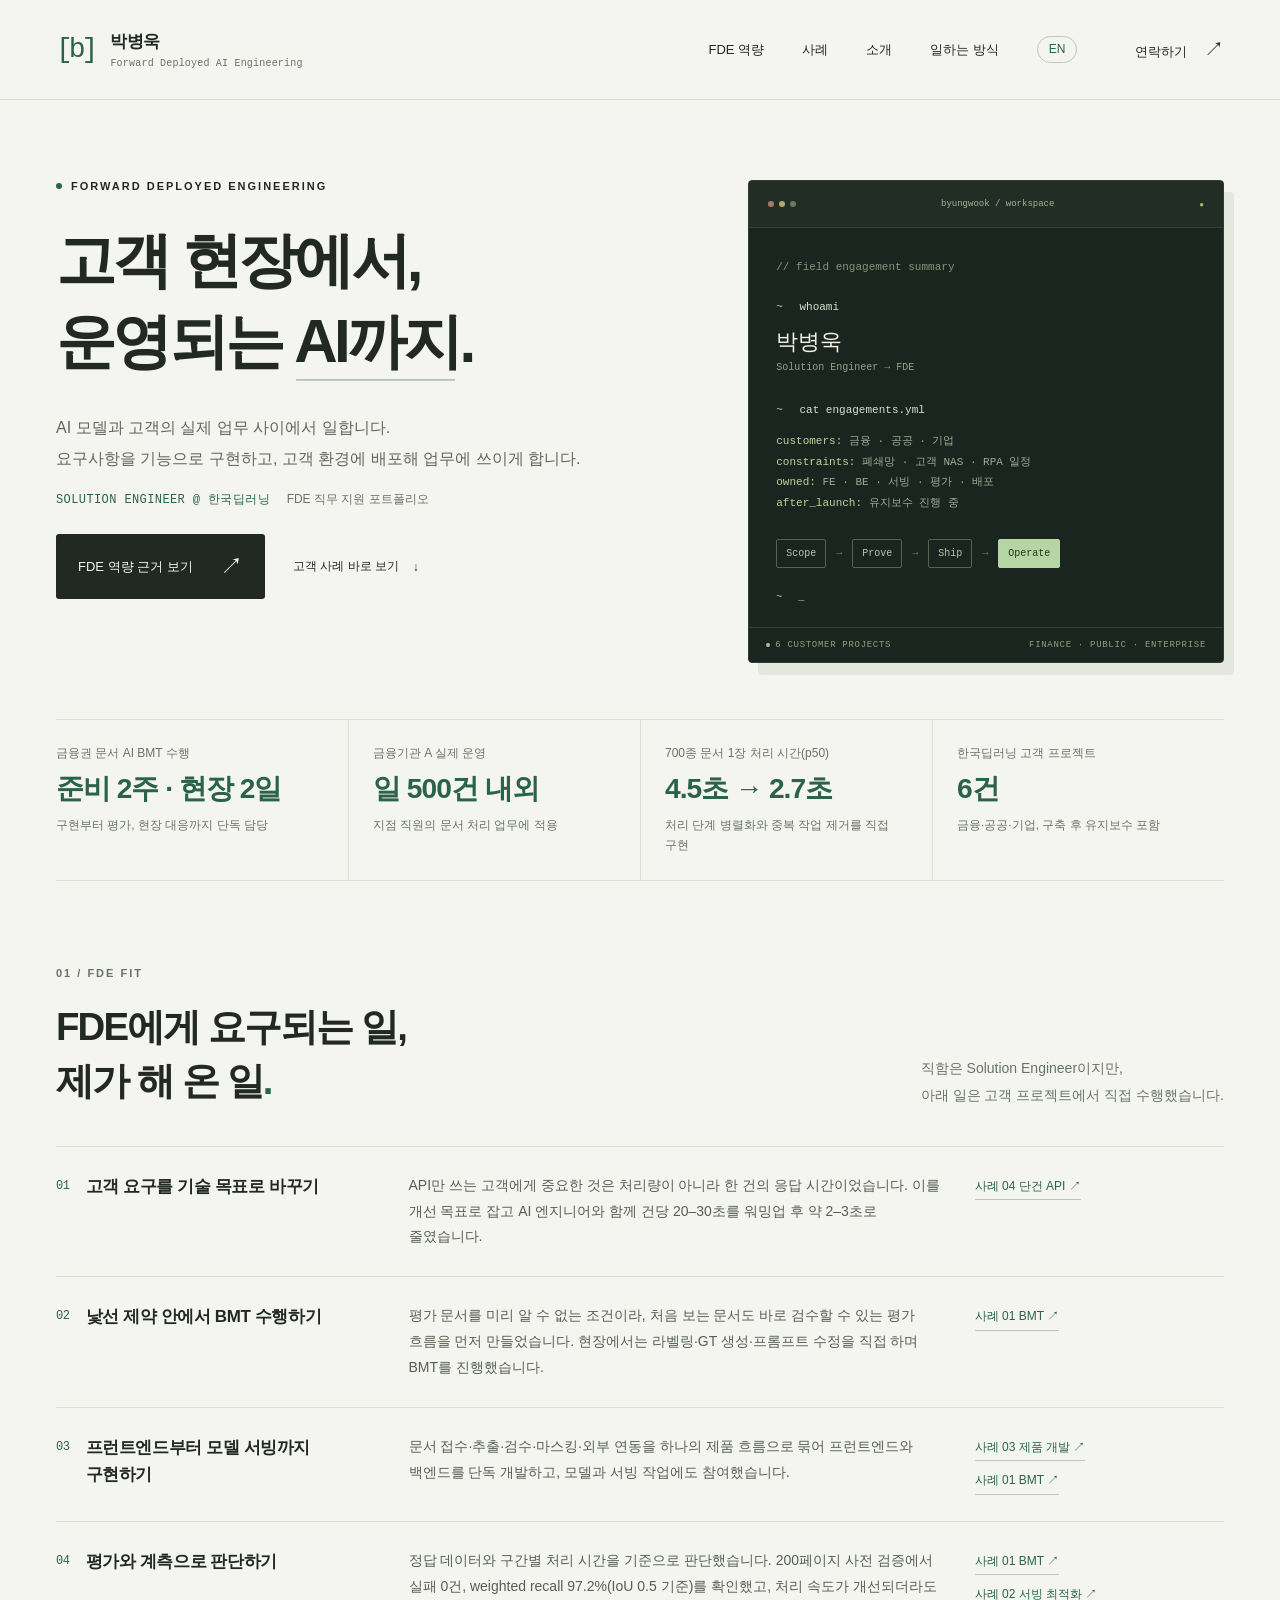
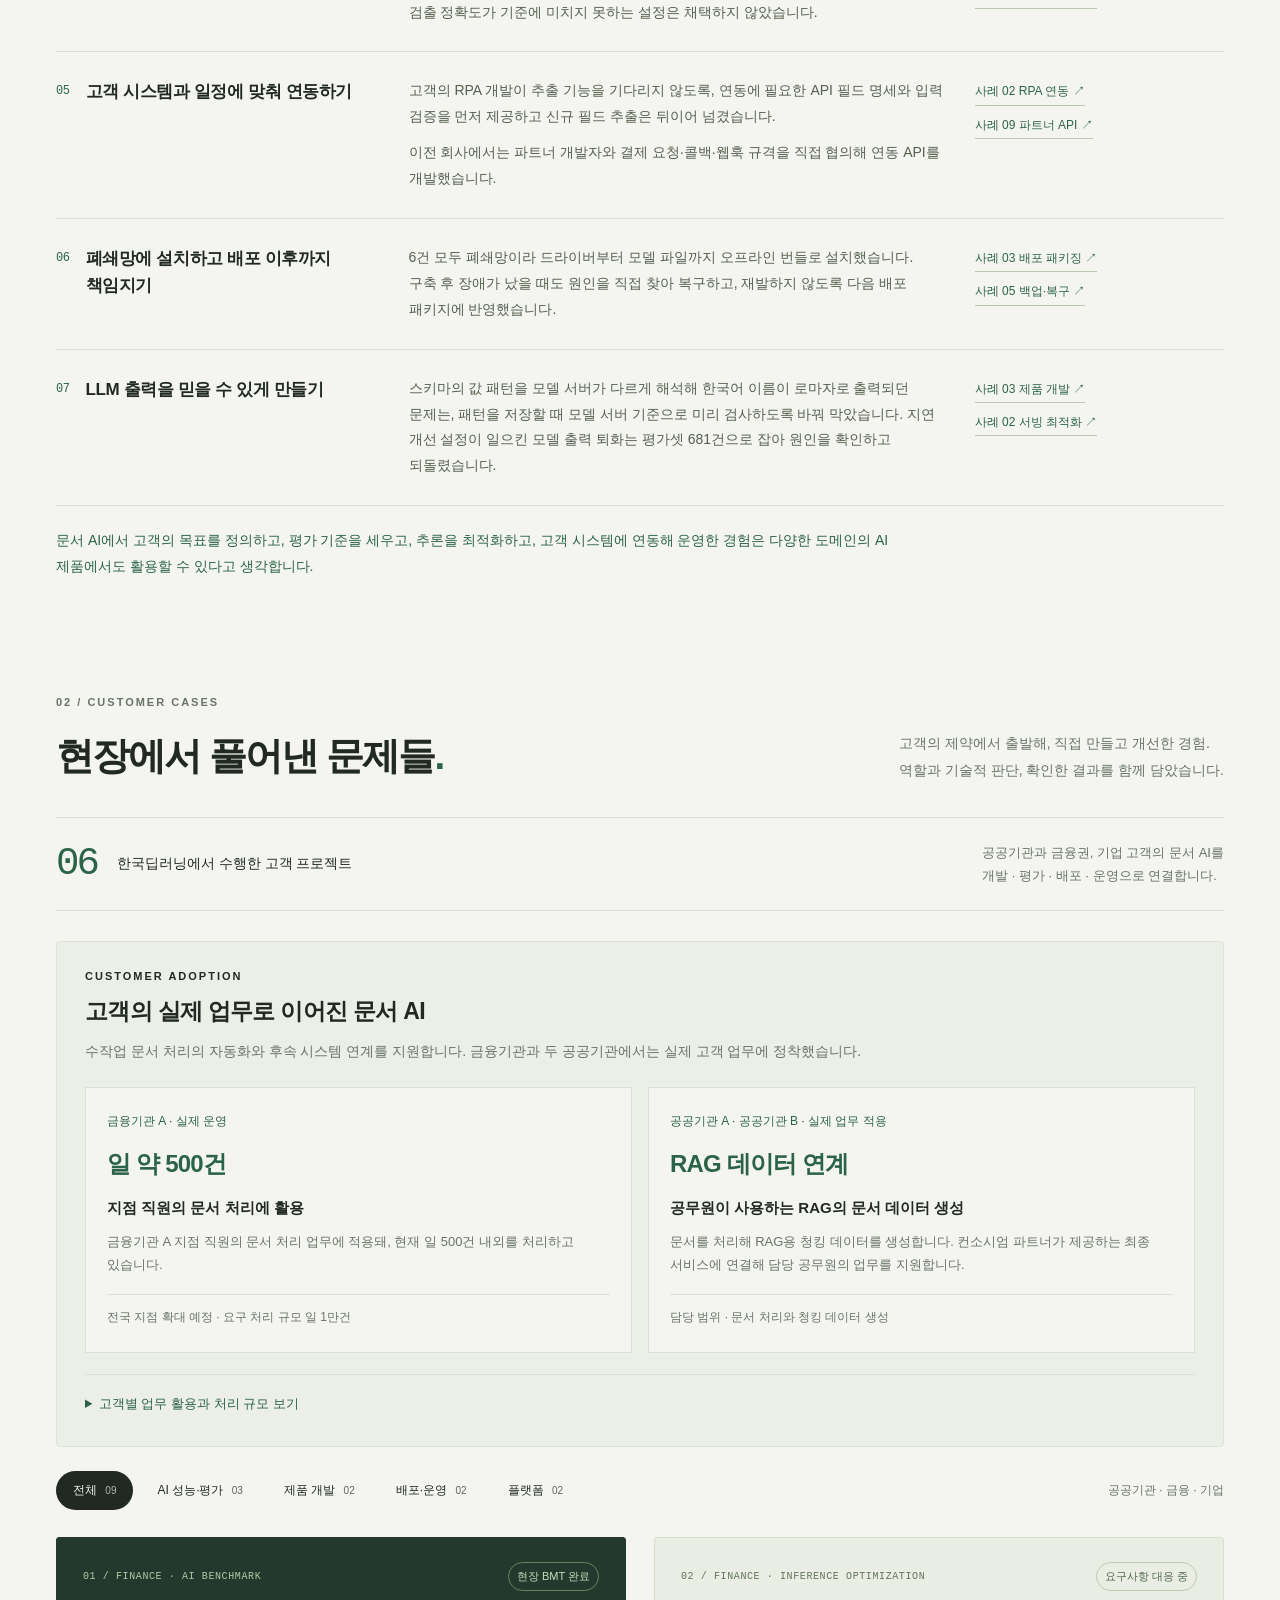
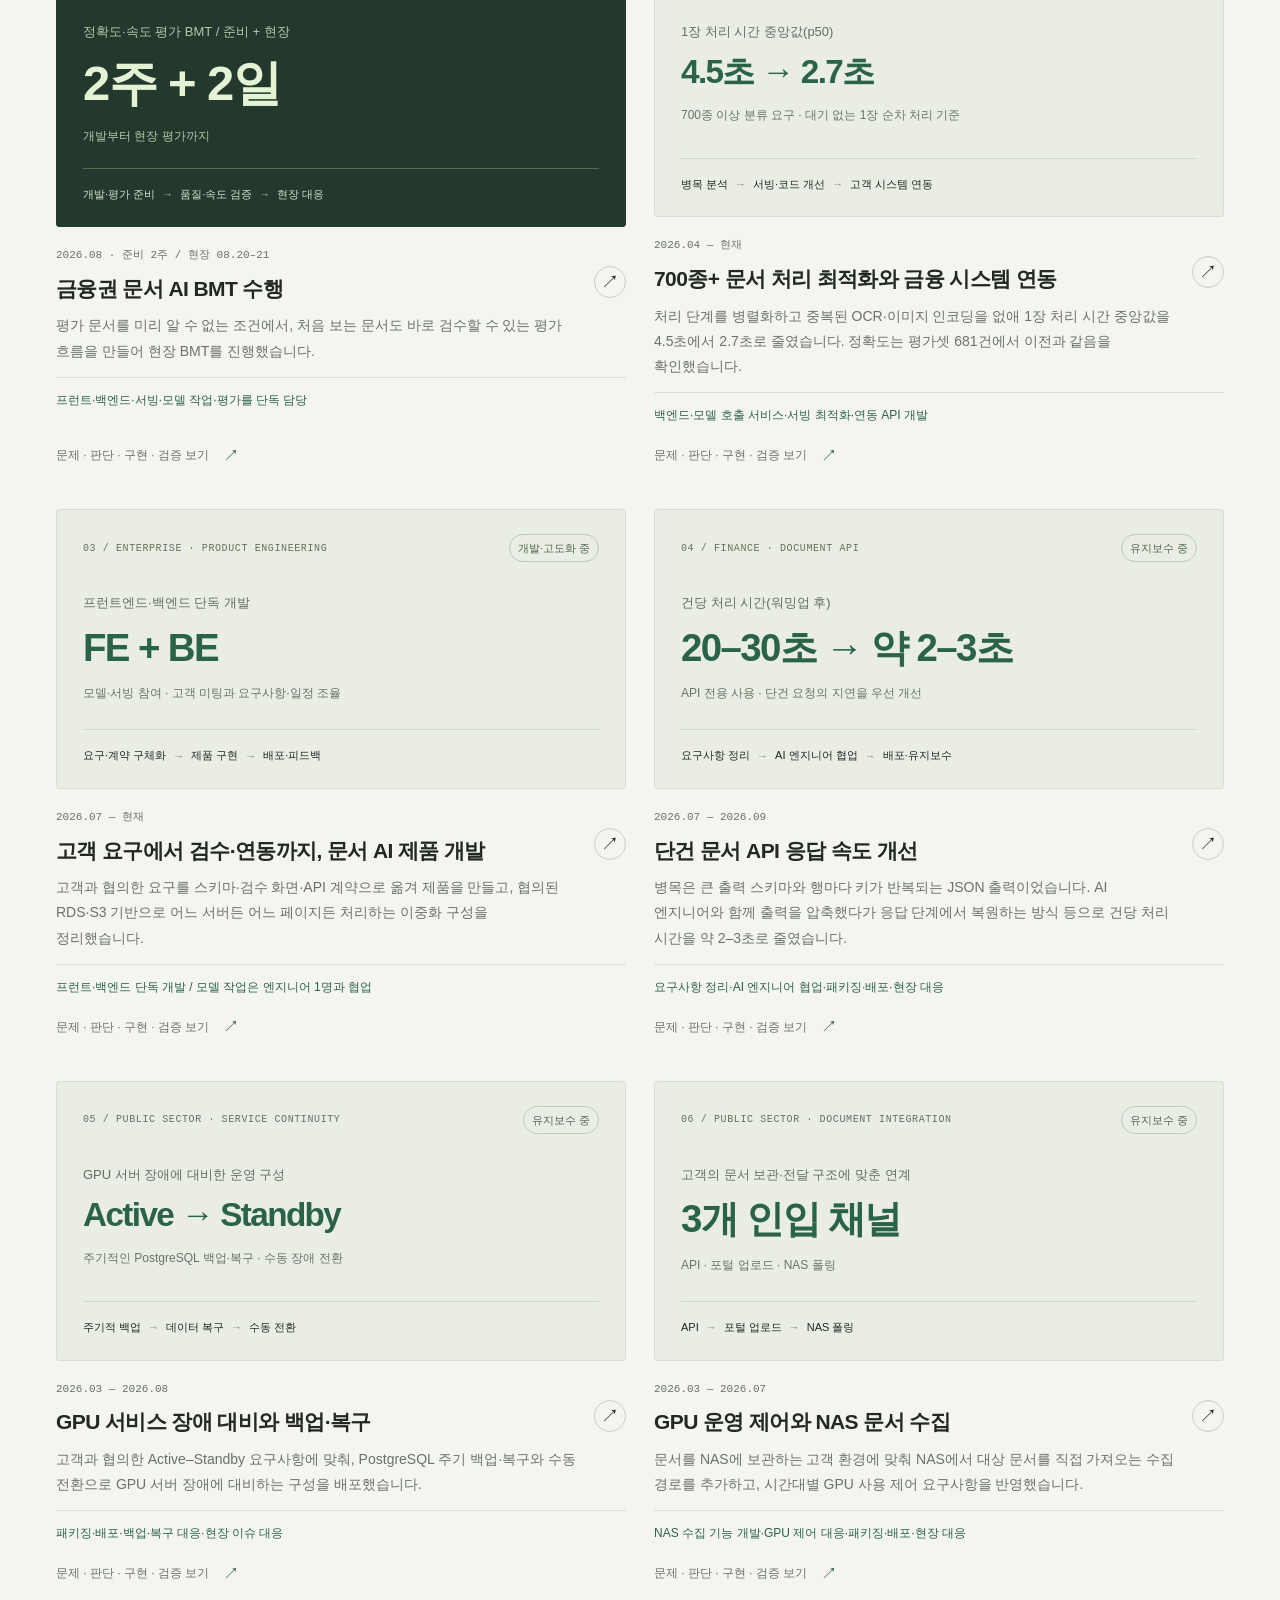
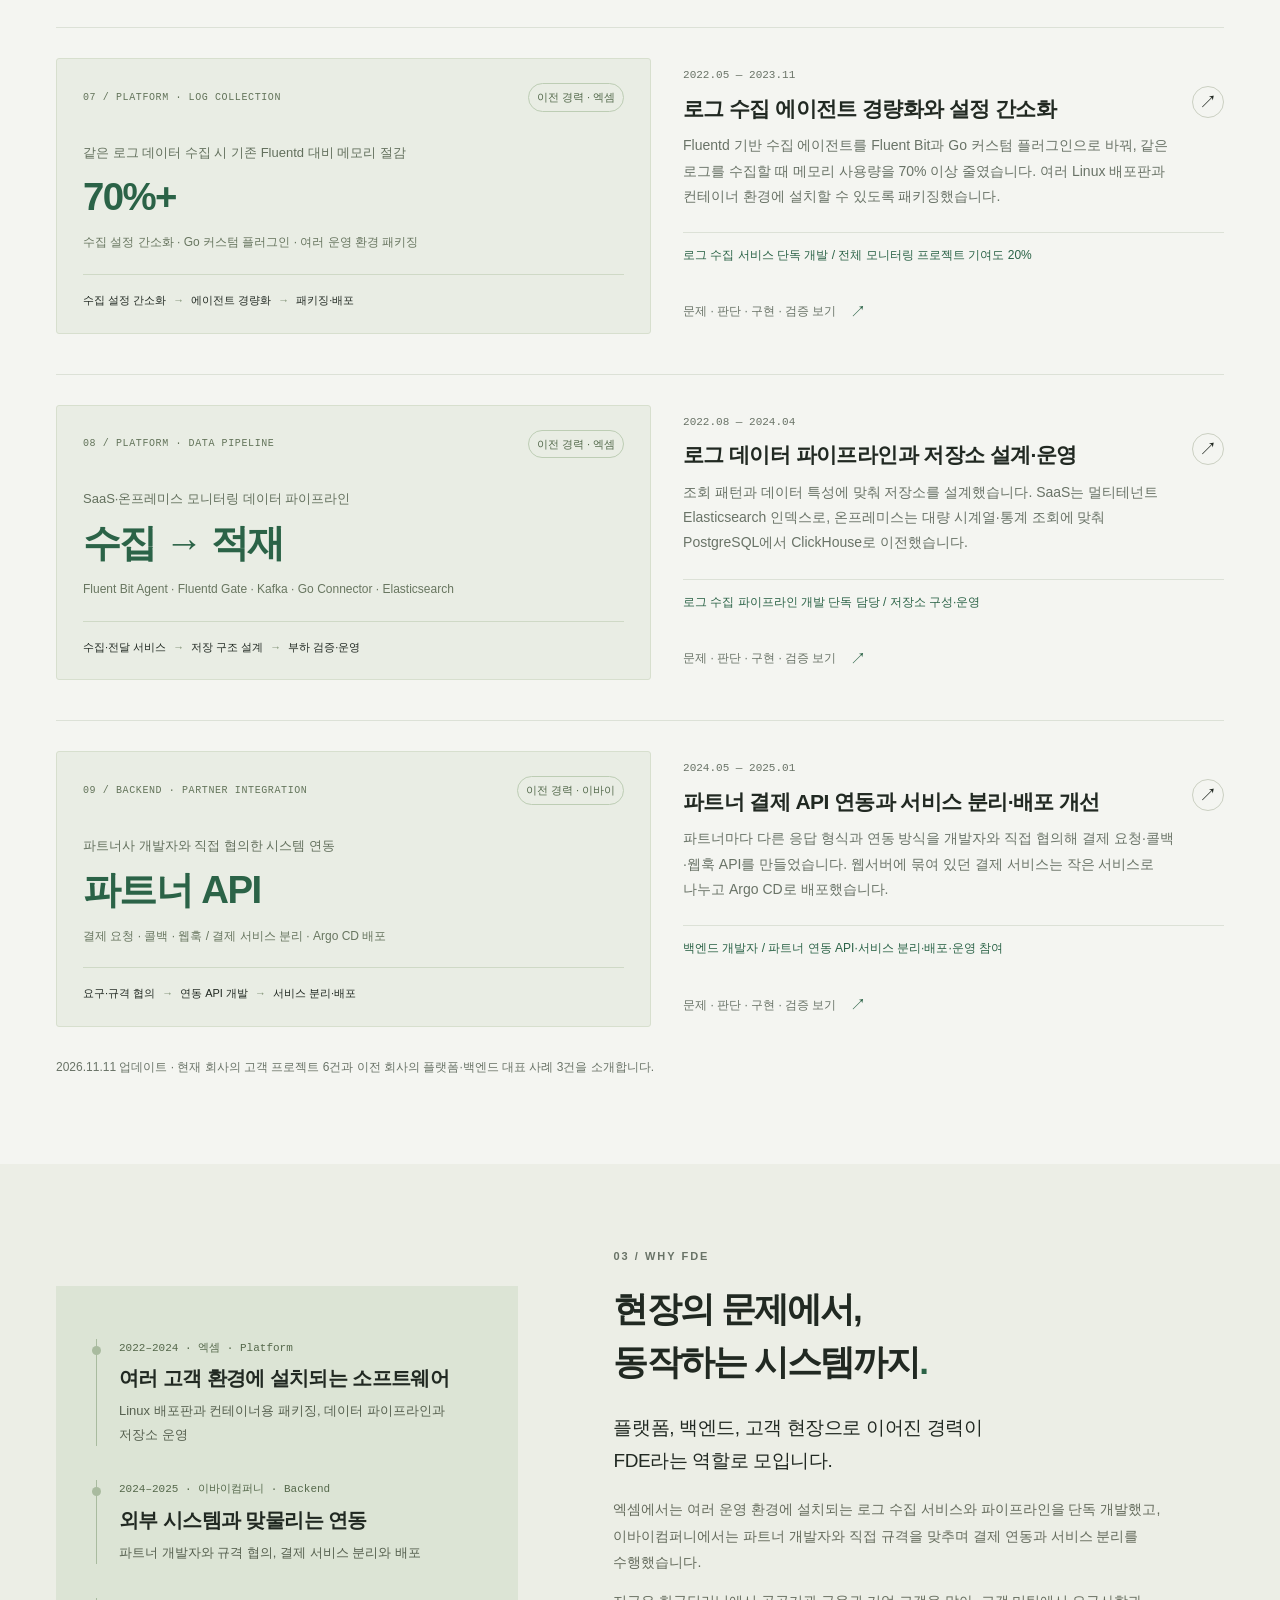
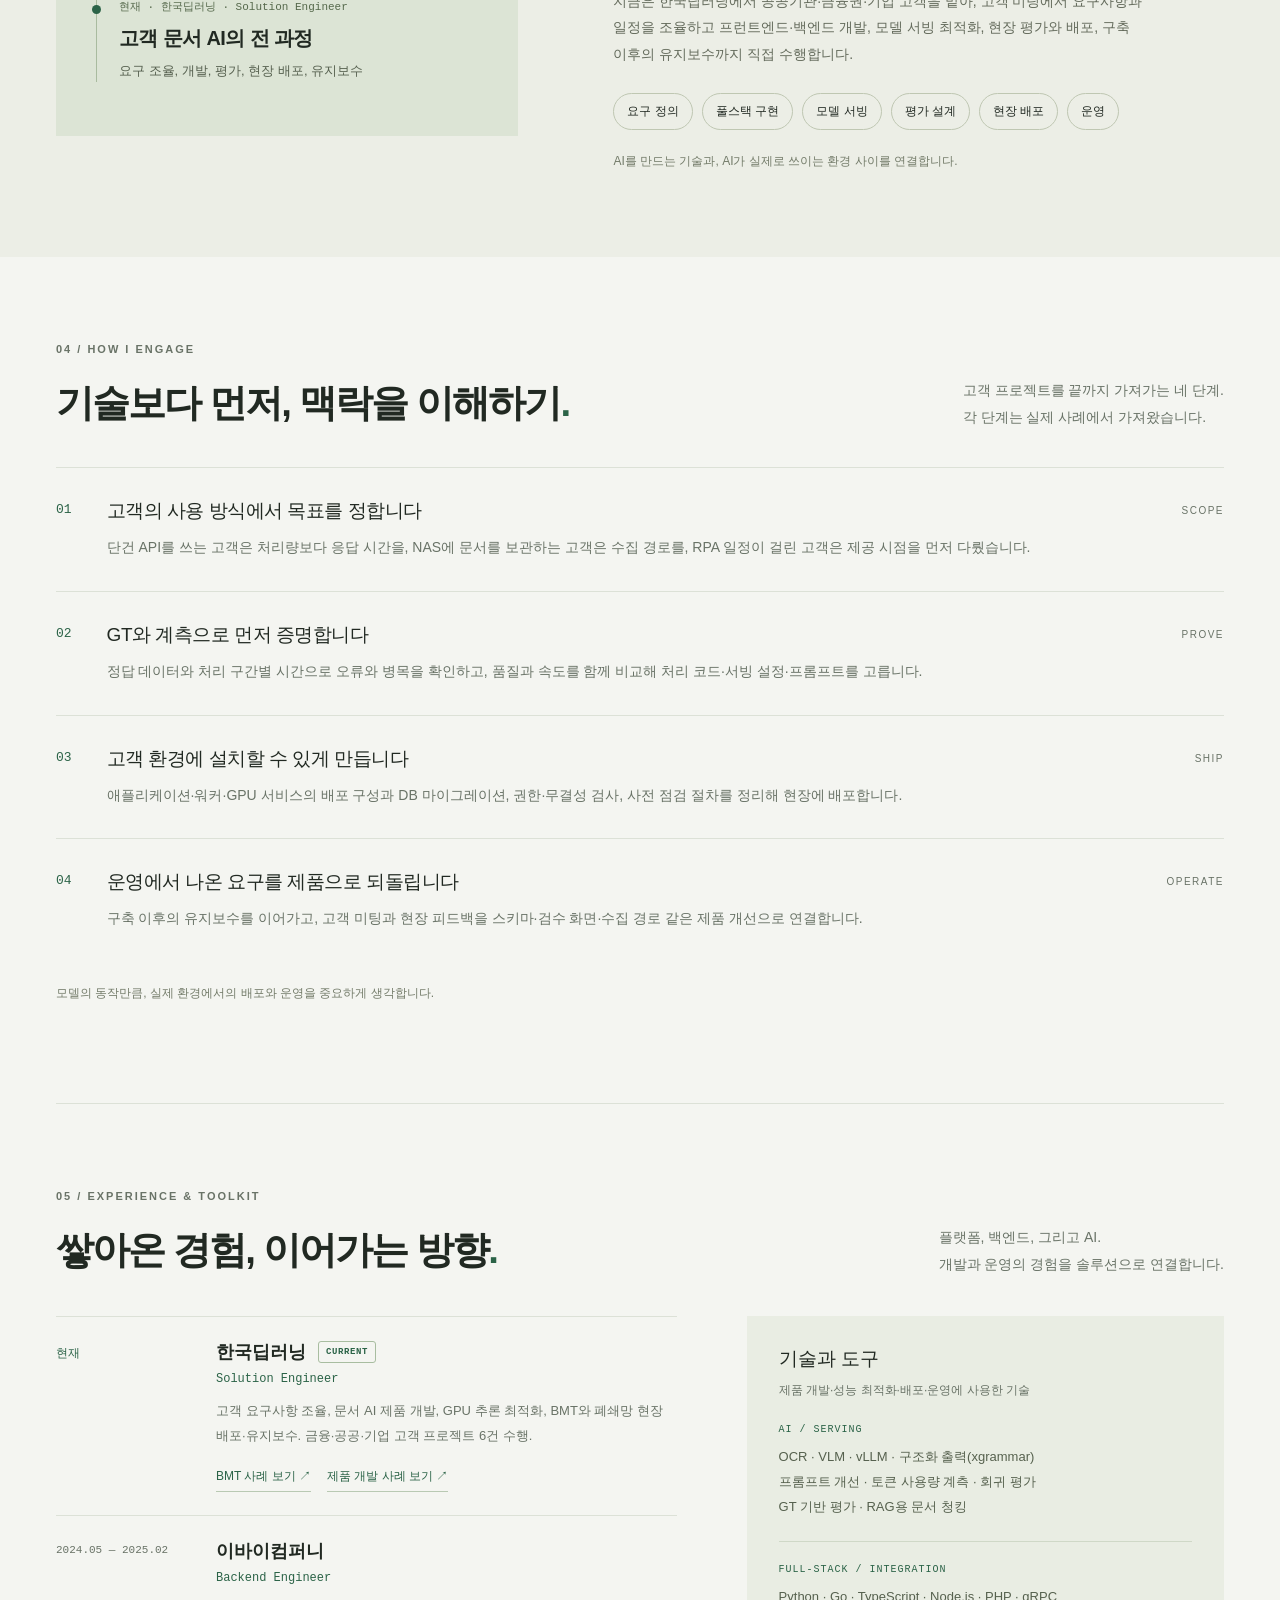
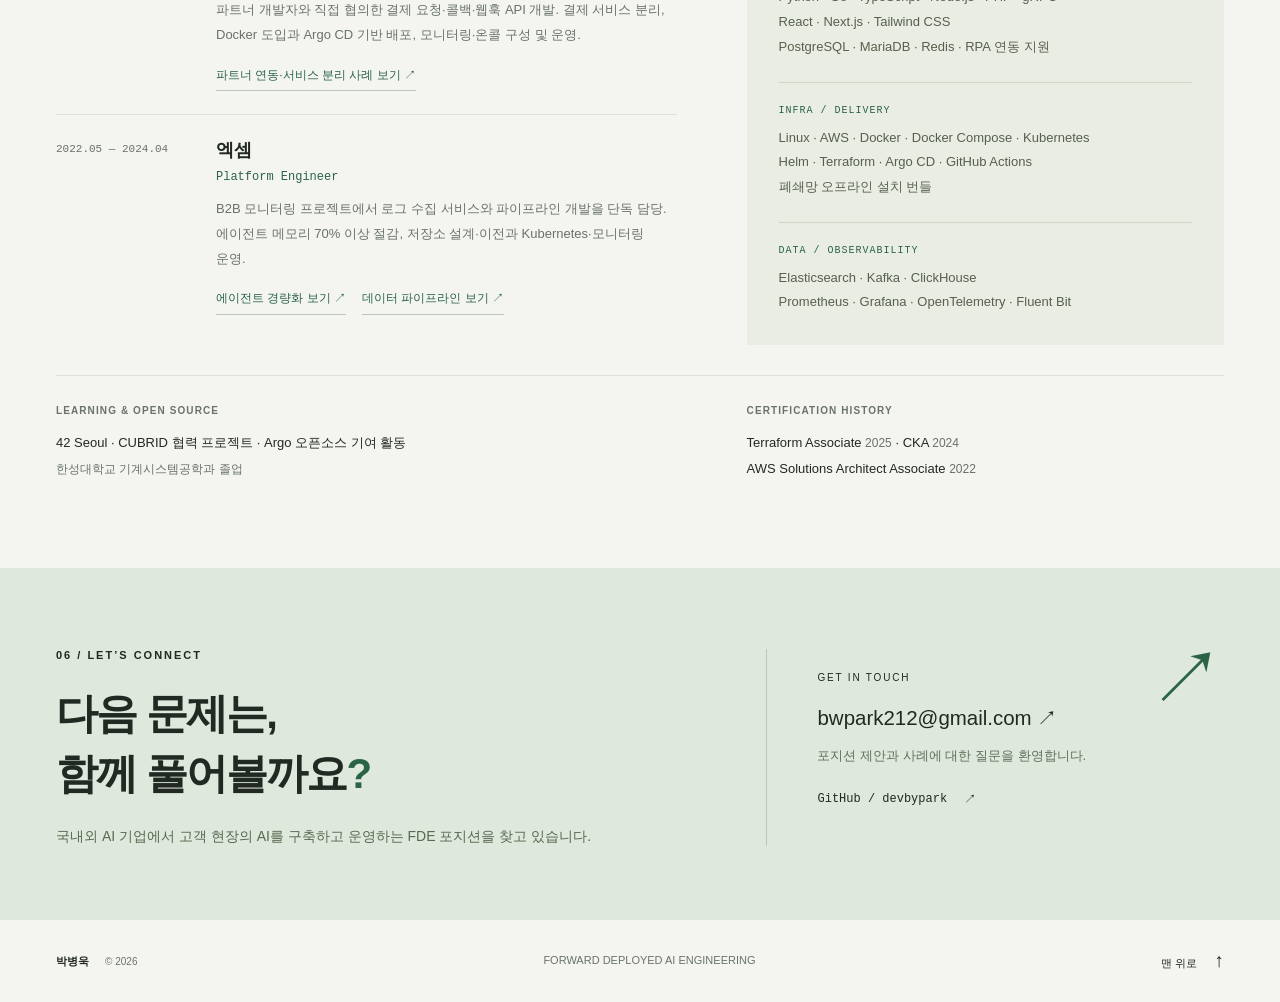
==== index.html @ 3b8e806e "Publish FDE portfolio site Co-Authored-By: Claude Opus 5.5 <noreply@anthropic.com>" ====
<!doctype html>
<html lang="ko">
<head>
  <meta charset="UTF-8">
  <meta name="viewport" content="width=device-width, initial-scale=1">
  <meta name="theme-color" content="#f4f5f1">
  <meta name="description" content="박병욱의 FDE 포트폴리오. 금융·공공·기업 고객의 문서 AI를 요구사항 조율부터 개발, 평가, 현장 배포, 유지보수까지 맡아 온 경험을 소개합니다.">
  <meta property="og:title" content="박병욱 — FDE 포트폴리오 · Solution Engineer">
  <meta property="og:description" content="금융권 문서 AI BMT 수행, 금융기관 일 500건 내외 실제 운영. 고객 현장에서 운영되는 AI까지 맡아 온 기록.">
  <meta property="og:type" content="website">
  <meta property="og:url" content="https://devbypark.dev/">
  <meta property="og:image" content="https://devbypark.dev/cover.png">
  <link rel="alternate" hreflang="ko" href="https://devbypark.dev/">
  <link rel="alternate" hreflang="en" href="https://devbypark.dev/en.html">
  <title>박병욱 — FDE 포트폴리오 · Solution Engineer</title>
  <link rel="icon" href="favicon.svg" type="image/svg+xml">
  <link rel="stylesheet" href="styles.css">
  <script src="app.js" defer></script>
</head>
<body>
  <a class="skip-link" href="#main">본문으로 건너뛰기</a>
  <header class="site-header">
    <div class="header-inner">
      <a class="wordmark" href="#home" aria-label="박병욱 포트폴리오 홈"><span class="brand-symbol" aria-hidden="true">[b]</span><span>박병욱<span class="wordmark-sub">Forward Deployed AI Engineering</span></span></a>
      <button class="menu-toggle" type="button" aria-label="메뉴 열기" aria-expanded="false" aria-controls="main-nav"><span></span><span></span></button>
      <nav id="main-nav" aria-label="주요 메뉴">
        <a href="#fit">FDE 역량</a><a href="#work">사례</a><a href="#about">소개</a><a href="#process">일하는 방식</a><a class="nav-lang" href="en.html" hreflang="en" lang="en" aria-label="View this page in English">EN</a><a class="nav-contact" href="#contact">연락하기 <span aria-hidden="true">↗</span></a>
      </nav>
    </div>
  </header>
  <main id="main">
    <section class="hero wrap" id="home" aria-labelledby="hero-title">
      <div class="hero-copy">
        <p class="eyebrow"><span class="tiny-dot"></span> FORWARD DEPLOYED ENGINEERING</p>
        <h1 id="hero-title">고객 현장에서,<br>운영되는 <span class="hero-accent">AI까지<svg viewBox="0 0 470 28" aria-hidden="true"><path d="M7 17H457"/></svg></span>.</h1>
        <p class="hero-description">AI 모델과 고객의 실제 업무 사이에서 일합니다.<br>요구사항을 기능으로 구현하고, 고객 환경에 배포해 업무에 쓰이게 합니다.</p>
        <p class="role-label">SOLUTION ENGINEER @ 한국딥러닝 <span>FDE 직무 지원 포트폴리오</span></p>
        <div class="hero-actions"><a class="button button-dark" href="#fit">FDE 역량 근거 보기 <span aria-hidden="true">↗</span></a><a class="text-link" href="#work">고객 사례 바로 보기 <span aria-hidden="true">↓</span></a></div>
      </div>
      <div class="hero-art engineering-art" role="img" aria-label="터미널 형태의 요약: 금융·공공·기업 고객 대상, 폐쇄망과 고객 NAS 같은 현장 제약, 프런트엔드부터 평가와 배포까지의 수행 범위">
        <div class="terminal-bar"><span class="terminal-dots"><i></i><i></i><i></i></span><span>byungwook / workspace</span><span class="terminal-live">●</span></div>
        <div class="terminal-body"><p class="terminal-comment">// field engagement summary</p><p class="terminal-command"><span>~</span> whoami</p><p class="terminal-output">박병욱<span>Solution Engineer → FDE</span></p><p class="terminal-command"><span>~</span> cat engagements.yml</p><div class="terminal-code"><p><span>customers:</span> 금융 · 공공 · 기업</p><p><span>constraints:</span> 폐쇄망 · 고객 NAS · RPA 일정</p><p><span>owned:</span> FE · BE · 서빙 · 평가 · 배포</p><p><span>after_launch:</span> 유지보수 진행 중</p></div><div class="terminal-flow"><span>Scope</span><i>→</i><span>Prove</span><i>→</i><span>Ship</span><i>→</i><span class="flow-highlight">Operate</span></div><p class="terminal-command terminal-bottom"><span>~</span> <span class="terminal-cursor">_</span></p></div>
        <div class="terminal-footer"><span><i></i> 6 CUSTOMER PROJECTS</span><span>FINANCE · PUBLIC · ENTERPRISE</span></div>
      </div>
      <dl class="hero-proof" aria-label="주요 성과">
        <div><dt>금융권 문서 AI BMT 수행</dt><dd>준비 2주 · 현장 2일</dd><dd class="hero-proof-note">구현부터 평가, 현장 대응까지 단독 담당</dd></div>
        <div><dt>금융기관 A 실제 운영</dt><dd>일 500건 내외</dd><dd class="hero-proof-note">지점 직원의 문서 처리 업무에 적용</dd></div>
        <div><dt>700종 문서 1장 처리 시간(p50)</dt><dd>4.5초 → 2.7초</dd><dd class="hero-proof-note">처리 단계 병렬화와 중복 작업 제거를 직접 구현</dd></div>
        <div><dt>한국딥러닝 고객 프로젝트</dt><dd>6건</dd><dd class="hero-proof-note">금융·공공·기업, 구축 후 유지보수 포함</dd></div>
      </dl>
    </section>

    <section class="fit-section wrap section" id="fit" aria-labelledby="fit-title">
      <div class="section-heading"><div><p class="eyebrow section-index">01 / FDE FIT</p><h2 id="fit-title">FDE에게 요구되는 일,<br>제가 해 온 일<span class="accent">.</span></h2></div><p class="section-intro">직함은 Solution Engineer이지만,<br>아래 일은 고객 프로젝트에서 직접 수행했습니다.</p></div>
      <ol class="fit-list">
        <li class="fit-row"><h3><span aria-hidden="true">01</span>고객 요구를 기술 목표로 바꾸기</h3><p>API만 쓰는 고객에게 중요한 것은 처리량이 아니라 한 건의 응답 시간이었습니다. 이를 개선 목표로 잡고 AI 엔지니어와 함께 건당 20–30초를 워밍업 후 약 2–3초로 줄였습니다.</p><div class="fit-links"><button type="button" data-project="finance_api">사례 04 단건 API <span aria-hidden="true">↗</span></button></div></li>
        <li class="fit-row"><h3><span aria-hidden="true">02</span>낯선 제약 안에서 BMT 수행하기</h3><p>평가 문서를 미리 알 수 없는 조건이라, 처음 보는 문서도 바로 검수할 수 있는 평가 흐름을 먼저 만들었습니다. 현장에서는 라벨링·GT 생성·프롬프트 수정을 직접 하며 BMT를 진행했습니다.</p><div class="fit-links"><button type="button" data-project="finance_bmt">사례 01 BMT <span aria-hidden="true">↗</span></button></div></li>
        <li class="fit-row"><h3><span aria-hidden="true">03</span>프런트엔드부터 모델 서빙까지 구현하기</h3><p>문서 접수·추출·검수·마스킹·외부 연동을 하나의 제품 흐름으로 묶어 프런트엔드와 백엔드를 단독 개발하고, 모델과 서빙 작업에도 참여했습니다.</p><div class="fit-links"><button type="button" data-project="enterprise_document_ai">사례 03 제품 개발 <span aria-hidden="true">↗</span></button><button type="button" data-project="finance_bmt">사례 01 BMT <span aria-hidden="true">↗</span></button></div></li>
        <li class="fit-row"><h3><span aria-hidden="true">04</span>평가와 계측으로 판단하기</h3><p>정답 데이터와 구간별 처리 시간을 기준으로 판단했습니다. 200페이지 사전 검증에서 실패 0건, weighted recall 97.2%(IoU 0.5 기준)를 확인했고, 처리 속도가 개선되더라도 검출 정확도가 기준에 미치지 못하는 설정은 채택하지 않았습니다.</p><div class="fit-links"><button type="button" data-project="finance_bmt">사례 01 BMT <span aria-hidden="true">↗</span></button><button type="button" data-project="finance_serving">사례 02 서빙 최적화 <span aria-hidden="true">↗</span></button></div></li>
        <li class="fit-row"><h3><span aria-hidden="true">05</span>고객 시스템과 일정에 맞춰 연동하기</h3><p>고객의 RPA 개발이 추출 기능을 기다리지 않도록, 연동에 필요한 API 필드 명세와 입력 검증을 먼저 제공하고 신규 필드 추출은 뒤이어 넘겼습니다.<span class="fit-sub">이전 회사에서는 파트너 개발자와 결제 요청·콜백·웹훅 규격을 직접 협의해 연동 API를 개발했습니다.</span></p><div class="fit-links"><button type="button" data-project="finance_serving">사례 02 RPA 연동 <span aria-hidden="true">↗</span></button><button type="button" data-project="payment_platform">사례 09 파트너 API <span aria-hidden="true">↗</span></button></div></li>
        <li class="fit-row"><h3><span aria-hidden="true">06</span>폐쇄망에 설치하고 배포 이후까지 책임지기</h3><p>6건 모두 폐쇄망이라 드라이버부터 모델 파일까지 오프라인 번들로 설치했습니다. 구축 후 장애가 났을 때도 원인을 직접 찾아 복구하고, 재발하지 않도록 다음 배포 패키지에 반영했습니다.</p><div class="fit-links"><button type="button" data-project="enterprise_document_ai">사례 03 배포 패키징 <span aria-hidden="true">↗</span></button><button type="button" data-project="public_a">사례 05 백업·복구 <span aria-hidden="true">↗</span></button></div></li>
        <li class="fit-row"><h3><span aria-hidden="true">07</span>LLM 출력을 믿을 수 있게 만들기</h3><p>스키마의 값 패턴을 모델 서버가 다르게 해석해 한국어 이름이 로마자로 출력되던 문제는, 패턴을 저장할 때 모델 서버 기준으로 미리 검사하도록 바꿔 막았습니다. 지연 개선 설정이 일으킨 모델 출력 퇴화는 평가셋 681건으로 잡아 원인을 확인하고 되돌렸습니다.</p><div class="fit-links"><button type="button" data-project="enterprise_document_ai">사례 03 제품 개발 <span aria-hidden="true">↗</span></button><button type="button" data-project="finance_serving">사례 02 서빙 최적화 <span aria-hidden="true">↗</span></button></div></li>
      </ol>
      <p class="fit-note">문서 AI에서 고객의 목표를 정의하고, 평가 기준을 세우고, 추론을 최적화하고, 고객 시스템에 연동해 운영한 경험은 다양한 도메인의 AI 제품에서도 활용할 수 있다고 생각합니다.</p>
    </section>

    <section class="work-section wrap section" id="work" aria-labelledby="work-title">
      <div class="section-heading"><div><p class="eyebrow section-index">02 / CUSTOMER CASES</p><h2 id="work-title">현장에서 풀어낸 문제들<span class="accent">.</span></h2></div><p class="section-intro">고객의 제약에서 출발해, 직접 만들고 개선한 경험.<br>역할과 기술적 판단, 확인한 결과를 함께 담았습니다.</p></div>
      <div class="project-overview"><p><strong>06</strong><span>한국딥러닝에서 수행한 고객 프로젝트</span></p><p>공공기관과 금융권, 기업 고객의 문서 AI를<br>개발 · 평가 · 배포 · 운영으로 연결합니다.</p></div>
      <section class="adoption-overview" aria-labelledby="adoption-title">
        <div class="adoption-heading"><p class="eyebrow">CUSTOMER ADOPTION</p><h3 id="adoption-title">고객의 실제 업무로 이어진 문서 AI</h3><p>수작업 문서 처리의 자동화와 후속 시스템 연계를 지원합니다. 금융기관과 두 공공기관에서는 실제 고객 업무에 정착했습니다.</p></div>
        <div class="adoption-grid">
          <article class="adoption-card">
            <p class="adoption-label">금융기관 A · 실제 운영</p>
            <p class="adoption-metric">일 약 500건</p>
            <h4>지점 직원의 문서 처리에 활용</h4>
            <p>금융기관 A 지점 직원의 문서 처리 업무에 적용돼, 현재 일 500건 내외를 처리하고 있습니다.</p>
            <p class="adoption-detail">전국 지점 확대 예정 · 요구 처리 규모 일 1만건</p>
          </article>
          <article class="adoption-card">
            <p class="adoption-label">공공기관 A · 공공기관 B · 실제 업무 적용</p>
            <p class="adoption-metric">RAG 데이터 연계</p>
            <h4>공무원이 사용하는 RAG의 문서 데이터 생성</h4>
            <p>문서를 처리해 RAG용 청킹 데이터를 생성합니다. 컨소시엄 파트너가 제공하는 최종 서비스에 연결해 담당 공무원의 업무를 지원합니다.</p>
            <p class="adoption-detail">담당 범위 · 문서 처리와 청킹 데이터 생성</p>
          </article>
        </div>
        <details class="adoption-details">
          <summary>고객별 업무 활용과 처리 규모 보기</summary>
          <div class="adoption-table-scroll" role="region" aria-label="고객별 업무 활용과 처리 규모" tabindex="0">
            <table class="adoption-table">
              <caption>2026.10 기준 · 현재 운영량과 요구 처리 규모를 구분해 표기했습니다.</caption>
              <thead><tr><th scope="col">고객</th><th scope="col">사용자와 업무 활용</th><th scope="col">현재 운영량</th><th scope="col">요구 처리 규모</th></tr></thead>
              <tbody>
                <tr><th scope="row">금융기관 A</th><td>지점 직원의 문서 처리 · 실제 업무 정착</td><td>일 500건 내외</td><td>일 1만건 · 전국 지점 확대 예정</td></tr>
                <tr><th scope="row">공공기관 A</th><td>담당 공무원용 RAG에 청킹 데이터 제공 · 실제 업무 정착</td><td>—</td><td>일 수백건</td></tr>
                <tr><th scope="row">공공기관 B</th><td>담당 공무원용 RAG에 청킹 데이터 제공 · 실제 업무 정착</td><td>—</td><td>일 수백건</td></tr>
                <tr><th scope="row">금융기관 B</th><td>담당 직원의 문서 처리</td><td>—</td><td>일 1만건 내외</td></tr>
                <tr><th scope="row">부동산 서비스 기업</th><td>직원의 부동산 관련 문서 처리·확인</td><td>—</td><td>일 2만 1천 장</td></tr>
              </tbody>
            </table>
          </div>
          <p class="adoption-table-note">‘—’는 현재 일별 운영량을 별도로 표기하지 않은 항목입니다. 요구 처리 규모는 고객 요구 기준이며 실제 일별 처리 실적이 아닙니다.</p>
        </details>
      </section>
      <div class="work-toolbar"><div class="filters" role="group" aria-label="프로젝트 분야 필터"><button class="filter active" type="button" data-filter="all" aria-pressed="true">전체 <span>09</span></button><button class="filter" type="button" data-filter="ai" aria-pressed="false">AI 성능·평가 <span>03</span></button><button class="filter" type="button" data-filter="product" aria-pressed="false">제품 개발 <span>02</span></button><button class="filter" type="button" data-filter="operations" aria-pressed="false">배포·운영 <span>02</span></button><button class="filter" type="button" data-filter="platform" aria-pressed="false">플랫폼 <span>02</span></button></div><p class="example-note">공공기관 · 금융 · 기업</p></div>
      <p class="sr-only" id="filter-status" role="status" aria-live="polite"></p>
      <div class="project-grid">
        <article class="project-card case-card" data-category="ai">
          <button class="project-open" type="button" data-project="finance_bmt" aria-label="금융권 문서 AI BMT 수행 상세 보기">
            <span class="case-panel case-panel-featured">
              <span class="case-panel-top"><span class="case-sector">01 / FINANCE · AI BENCHMARK</span><span class="case-status">현장 BMT 완료</span></span>
              <span class="case-metric-label">정확도·속도 평가 BMT / 준비 + 현장</span>
              <span class="case-metric">2주 + 2일</span>
              <span class="case-caption">개발부터 현장 평가까지</span>
              <span class="case-flow"><span>개발·평가 준비</span><i aria-hidden="true">→</i><span>품질·속도 검증</span><i aria-hidden="true">→</i><span>현장 대응</span></span>
            </span>
            <span class="project-meta"><span><span class="case-period">2026.08 · 준비 2주 / 현장 08.20–21</span><span class="project-title">금융권 문서 AI BMT 수행</span><span class="project-description">평가 문서를 미리 알 수 없는 조건에서, 처음 보는 문서도 바로 검수할 수 있는 평가 흐름을 만들어 현장 BMT를 진행했습니다.</span></span><span class="round-arrow" aria-hidden="true">↗</span></span>
            <span class="case-ownership">프런트·백엔드·서빙·모델 작업·평가를 단독 담당</span>
            <span class="case-detail-link">문제 · 판단 · 구현 · 검증 보기 <span aria-hidden="true">↗</span></span>
          </button>
        </article>
        <article class="project-card case-card" data-category="ai">
          <button class="project-open" type="button" data-project="finance_serving" aria-label="700종+ 문서 처리 최적화와 금융 시스템 연동 상세 보기">
            <span class="case-panel">
              <span class="case-panel-top"><span class="case-sector">02 / FINANCE · INFERENCE OPTIMIZATION</span><span class="case-status">요구사항 대응 중</span></span>
              <span class="case-metric-label">1장 처리 시간 중앙값(p50)</span>
              <span class="case-metric case-metric-long">4.5초 → 2.7초</span>
              <span class="case-caption">700종 이상 분류 요구 · 대기 없는 1장 순차 처리 기준</span>
              <span class="case-flow"><span>병목 분석</span><i aria-hidden="true">→</i><span>서빙·코드 개선</span><i aria-hidden="true">→</i><span>고객 시스템 연동</span></span>
            </span>
            <span class="project-meta"><span><span class="case-period">2026.04 — 현재</span><span class="project-title">700종+ 문서 처리 최적화와 금융 시스템 연동</span><span class="project-description">처리 단계를 병렬화하고 중복된 OCR·이미지 인코딩을 없애 1장 처리 시간 중앙값을 4.5초에서 2.7초로 줄였습니다. 정확도는 평가셋 681건에서 이전과 같음을 확인했습니다.</span></span><span class="round-arrow" aria-hidden="true">↗</span></span>
            <span class="case-ownership">백엔드·모델 호출 서비스·서빙 최적화·연동 API 개발</span>
            <span class="case-detail-link">문제 · 판단 · 구현 · 검증 보기 <span aria-hidden="true">↗</span></span>
          </button>
        </article>
        <article class="project-card case-card" data-category="product">
          <button class="project-open" type="button" data-project="enterprise_document_ai" aria-label="고객 요구에서 검수·연동까지, 문서 AI 제품 개발 상세 보기">
            <span class="case-panel">
              <span class="case-panel-top"><span class="case-sector">03 / ENTERPRISE · PRODUCT ENGINEERING</span><span class="case-status">개발·고도화 중</span></span>
              <span class="case-metric-label">프런트엔드·백엔드 단독 개발</span>
              <span class="case-metric">FE + BE</span>
              <span class="case-caption">모델·서빙 참여 · 고객 미팅과 요구사항·일정 조율</span>
              <span class="case-flow"><span>요구·계약 구체화</span><i aria-hidden="true">→</i><span>제품 구현</span><i aria-hidden="true">→</i><span>배포·피드백</span></span>
            </span>
            <span class="project-meta"><span><span class="case-period">2026.07 — 현재</span><span class="project-title">고객 요구에서 검수·연동까지, 문서 AI 제품 개발</span><span class="project-description">고객과 협의한 요구를 스키마·검수 화면·API 계약으로 옮겨 제품을 만들고, 협의된 RDS·S3 기반으로 어느 서버든 어느 페이지든 처리하는 이중화 구성을 정리했습니다.</span></span><span class="round-arrow" aria-hidden="true">↗</span></span>
            <span class="case-ownership">프런트·백엔드 단독 개발 / 모델 작업은 엔지니어 1명과 협업</span>
            <span class="case-detail-link">문제 · 판단 · 구현 · 검증 보기 <span aria-hidden="true">↗</span></span>
          </button>
        </article>
        <article class="project-card case-card" data-category="ai">
          <button class="project-open" type="button" data-project="finance_api" aria-label="단건 문서 API 응답 속도 개선 상세 보기">
            <span class="case-panel">
              <span class="case-panel-top"><span class="case-sector">04 / FINANCE · DOCUMENT API</span><span class="case-status">유지보수 중</span></span>
              <span class="case-metric-label">건당 처리 시간(워밍업 후)</span>
              <span class="case-metric">20–30초 → 약 2–3초</span>
              <span class="case-caption">API 전용 사용 · 단건 요청의 지연을 우선 개선</span>
              <span class="case-flow"><span>요구사항 정리</span><i aria-hidden="true">→</i><span>AI 엔지니어 협업</span><i aria-hidden="true">→</i><span>배포·유지보수</span></span>
            </span>
            <span class="project-meta"><span><span class="case-period">2026.07 — 2026.09</span><span class="project-title">단건 문서 API 응답 속도 개선</span><span class="project-description">병목은 큰 출력 스키마와 행마다 키가 반복되는 JSON 출력이었습니다. AI 엔지니어와 함께 출력을 압축했다가 응답 단계에서 복원하는 방식 등으로 건당 처리 시간을 약 2–3초로 줄였습니다.</span></span><span class="round-arrow" aria-hidden="true">↗</span></span>
            <span class="case-ownership">요구사항 정리·AI 엔지니어 협업·패키징·배포·현장 대응</span>
            <span class="case-detail-link">문제 · 판단 · 구현 · 검증 보기 <span aria-hidden="true">↗</span></span>
          </button>
        </article>
        <article class="project-card case-card" data-category="operations">
          <button class="project-open" type="button" data-project="public_a" aria-label="GPU 서비스 장애 대비와 백업·복구 상세 보기">
            <span class="case-panel">
              <span class="case-panel-top"><span class="case-sector">05 / PUBLIC SECTOR · SERVICE CONTINUITY</span><span class="case-status">유지보수 중</span></span>
              <span class="case-metric-label">GPU 서버 장애에 대비한 운영 구성</span>
              <span class="case-metric case-metric-long">Active → Standby</span>
              <span class="case-caption">주기적인 PostgreSQL 백업·복구 · 수동 장애 전환</span>
              <span class="case-flow"><span>주기적 백업</span><i aria-hidden="true">→</i><span>데이터 복구</span><i aria-hidden="true">→</i><span>수동 전환</span></span>
            </span>
            <span class="project-meta"><span><span class="case-period">2026.03 — 2026.08</span><span class="project-title">GPU 서비스 장애 대비와 백업·복구</span><span class="project-description">고객과 협의한 Active–Standby 요구사항에 맞춰, PostgreSQL 주기 백업·복구와 수동 전환으로 GPU 서버 장애에 대비하는 구성을 배포했습니다.</span></span><span class="round-arrow" aria-hidden="true">↗</span></span>
            <span class="case-ownership">패키징·배포·백업·복구 대응·현장 이슈 대응</span>
            <span class="case-detail-link">문제 · 판단 · 구현 · 검증 보기 <span aria-hidden="true">↗</span></span>
          </button>
        </article>
        <article class="project-card case-card" data-category="operations">
          <button class="project-open" type="button" data-project="public_b" aria-label="GPU 운영 제어와 NAS 문서 수집 상세 보기">
            <span class="case-panel">
              <span class="case-panel-top"><span class="case-sector">06 / PUBLIC SECTOR · DOCUMENT INTEGRATION</span><span class="case-status">유지보수 중</span></span>
              <span class="case-metric-label">고객의 문서 보관·전달 구조에 맞춘 연계</span>
              <span class="case-metric">3개 인입 채널</span>
              <span class="case-caption">API · 포털 업로드 · NAS 폴링</span>
              <span class="case-flow"><span>API</span><i aria-hidden="true">→</i><span>포털 업로드</span><i aria-hidden="true">→</i><span>NAS 폴링</span></span>
            </span>
            <span class="project-meta"><span><span class="case-period">2026.03 — 2026.07</span><span class="project-title">GPU 운영 제어와 NAS 문서 수집</span><span class="project-description">문서를 NAS에 보관하는 고객 환경에 맞춰 NAS에서 대상 문서를 직접 가져오는 수집 경로를 추가하고, 시간대별 GPU 사용 제어 요구사항을 반영했습니다.</span></span><span class="round-arrow" aria-hidden="true">↗</span></span>
            <span class="case-ownership">NAS 수집 기능 개발·GPU 제어 대응·패키징·배포·현장 대응</span>
            <span class="case-detail-link">문제 · 판단 · 구현 · 검증 보기 <span aria-hidden="true">↗</span></span>
          </button>
        </article>
        <article class="project-card case-card case-history" data-category="platform">
          <button class="project-open" type="button" data-project="observability" aria-label="로그 수집 에이전트 경량화와 설정 간소화 상세 보기">
            <span class="case-panel">
              <span class="case-panel-top"><span class="case-sector">07 / PLATFORM · LOG COLLECTION</span><span class="case-status">이전 경력 · 엑셈</span></span>
              <span class="case-metric-label">같은 로그 데이터 수집 시 기존 Fluentd 대비 메모리 절감</span>
              <span class="case-metric">70%+</span>
              <span class="case-caption">수집 설정 간소화 · Go 커스텀 플러그인 · 여러 운영 환경 패키징</span>
              <span class="case-flow"><span>수집 설정 간소화</span><i aria-hidden="true">→</i><span>에이전트 경량화</span><i aria-hidden="true">→</i><span>패키징·배포</span></span>
            </span>
            <span class="project-meta"><span><span class="case-period">2022.05 — 2023.11</span><span class="project-title">로그 수집 에이전트 경량화와 설정 간소화</span><span class="project-description">Fluentd 기반 수집 에이전트를 Fluent Bit과 Go 커스텀 플러그인으로 바꿔, 같은 로그를 수집할 때 메모리 사용량을 70% 이상 줄였습니다. 여러 Linux 배포판과 컨테이너 환경에 설치할 수 있도록 패키징했습니다.</span></span><span class="round-arrow" aria-hidden="true">↗</span></span>
            <span class="case-ownership">로그 수집 서비스 단독 개발 / 전체 모니터링 프로젝트 기여도 20%</span>
            <span class="case-detail-link">문제 · 판단 · 구현 · 검증 보기 <span aria-hidden="true">↗</span></span>
          </button>
        </article>
        <article class="project-card case-card case-history" data-category="platform">
          <button class="project-open" type="button" data-project="monitoring_pipeline" aria-label="로그 데이터 파이프라인과 저장소 설계·운영 상세 보기">
            <span class="case-panel">
              <span class="case-panel-top"><span class="case-sector">08 / PLATFORM · DATA PIPELINE</span><span class="case-status">이전 경력 · 엑셈</span></span>
              <span class="case-metric-label">SaaS·온프레미스 모니터링 데이터 파이프라인</span>
              <span class="case-metric">수집 → 적재</span>
              <span class="case-caption">Fluent Bit Agent · Fluentd Gate · Kafka · Go Connector · Elasticsearch</span>
              <span class="case-flow"><span>수집·전달 서비스</span><i aria-hidden="true">→</i><span>저장 구조 설계</span><i aria-hidden="true">→</i><span>부하 검증·운영</span></span>
            </span>
            <span class="project-meta"><span><span class="case-period">2022.08 — 2024.04</span><span class="project-title">로그 데이터 파이프라인과 저장소 설계·운영</span><span class="project-description">조회 패턴과 데이터 특성에 맞춰 저장소를 설계했습니다. SaaS는 멀티테넌트 Elasticsearch 인덱스로, 온프레미스는 대량 시계열·통계 조회에 맞춰 PostgreSQL에서 ClickHouse로 이전했습니다.</span></span><span class="round-arrow" aria-hidden="true">↗</span></span>
            <span class="case-ownership">로그 수집 파이프라인 개발 단독 담당 / 저장소 구성·운영</span>
            <span class="case-detail-link">문제 · 판단 · 구현 · 검증 보기 <span aria-hidden="true">↗</span></span>
          </button>
        </article>
        <article class="project-card case-card case-history" data-category="product">
          <button class="project-open" type="button" data-project="payment_platform" aria-label="파트너 결제 API 연동과 서비스 분리·배포 개선 상세 보기">
            <span class="case-panel">
              <span class="case-panel-top"><span class="case-sector">09 / BACKEND · PARTNER INTEGRATION</span><span class="case-status">이전 경력 · 이바이</span></span>
              <span class="case-metric-label">파트너사 개발자와 직접 협의한 시스템 연동</span>
              <span class="case-metric">파트너 API</span>
              <span class="case-caption">결제 요청 · 콜백 · 웹훅 / 결제 서비스 분리 · Argo CD 배포</span>
              <span class="case-flow"><span>요구·규격 협의</span><i aria-hidden="true">→</i><span>연동 API 개발</span><i aria-hidden="true">→</i><span>서비스 분리·배포</span></span>
            </span>
            <span class="project-meta"><span><span class="case-period">2024.05 — 2025.01</span><span class="project-title">파트너 결제 API 연동과 서비스 분리·배포 개선</span><span class="project-description">파트너마다 다른 응답 형식과 연동 방식을 개발자와 직접 협의해 결제 요청·콜백·웹훅 API를 만들었습니다. 웹서버에 묶여 있던 결제 서비스는 작은 서비스로 나누고 Argo CD로 배포했습니다.</span></span><span class="round-arrow" aria-hidden="true">↗</span></span>
            <span class="case-ownership">백엔드 개발자 / 파트너 연동 API·서비스 분리·배포·운영 참여</span>
            <span class="case-detail-link">문제 · 판단 · 구현 · 검증 보기 <span aria-hidden="true">↗</span></span>
          </button>
        </article>
      </div>
      <p class="project-update-note">2026.11.11 업데이트 · 현재 회사의 고객 프로젝트 6건과 이전 회사의 플랫폼·백엔드 대표 사례 3건을 소개합니다.</p>
    </section>

    <section class="about-section section" id="about" aria-labelledby="about-title"><div class="wrap about-grid">
      <ol class="career-arc" aria-label="경력의 흐름">
        <li><span>2022–2024 · 엑셈 · Platform</span><strong>여러 고객 환경에 설치되는 소프트웨어</strong><p>Linux 배포판과 컨테이너용 패키징, 데이터 파이프라인과 저장소 운영</p></li>
        <li><span>2024–2025 · 이바이컴퍼니 · Backend</span><strong>외부 시스템과 맞물리는 연동</strong><p>파트너 개발자와 규격 협의, 결제 서비스 분리와 배포</p></li>
        <li class="is-current"><span>현재 · 한국딥러닝 · Solution Engineer</span><strong>고객 문서 AI의 전 과정</strong><p>요구 조율, 개발, 평가, 현장 배포, 유지보수</p></li>
      </ol>
      <div class="about-copy"><p class="eyebrow section-index">03 / WHY FDE</p><h2 id="about-title">현장의 문제에서,<br>동작하는 시스템까지<span class="accent">.</span></h2><p class="about-lead">플랫폼, 백엔드, 고객 현장으로 이어진 경력이<br>FDE라는 역할로 모입니다.</p><p>엑셈에서는 여러 운영 환경에 설치되는 로그 수집 서비스와 파이프라인을 단독 개발했고, 이바이컴퍼니에서는 파트너 개발자와 직접 규격을 맞추며 결제 연동과 서비스 분리를 수행했습니다.</p><p>지금은 한국딥러닝에서 공공기관·금융권·기업 고객을 맡아, 고객 미팅에서 요구사항과 일정을 조율하고 프런트엔드·백엔드 개발, 모델 서빙 최적화, 현장 평가와 배포, 구축 이후의 유지보수까지 직접 수행합니다.</p><div class="about-values"><span>요구 정의</span><span>풀스택 구현</span><span>모델 서빙</span><span>평가 설계</span><span>현장 배포</span><span>운영</span></div><p class="small-note">AI를 만드는 기술과, AI가 실제로 쓰이는 환경 사이를 연결합니다.</p></div>
    </div></section>

    <section class="process-section wrap section" id="process" aria-labelledby="process-title"><div class="section-heading"><div><p class="eyebrow section-index">04 / HOW I ENGAGE</p><h2 id="process-title">기술보다 먼저, 맥락을 이해하기<span class="accent">.</span></h2></div><p class="section-intro">고객 프로젝트를 끝까지 가져가는 네 단계.<br>각 단계는 실제 사례에서 가져왔습니다.</p></div><ol class="process-list"><li><span class="process-number">01</span><div><h3>고객의 사용 방식에서 목표를 정합니다</h3><p>단건 API를 쓰는 고객은 처리량보다 응답 시간을, NAS에 문서를 보관하는 고객은 수집 경로를, RPA 일정이 걸린 고객은 제공 시점을 먼저 다뤘습니다.</p></div><span class="process-en">SCOPE</span></li><li><span class="process-number">02</span><div><h3>GT와 계측으로 먼저 증명합니다</h3><p>정답 데이터와 처리 구간별 시간으로 오류와 병목을 확인하고, 품질과 속도를 함께 비교해 처리 코드·서빙 설정·프롬프트를 고릅니다.</p></div><span class="process-en">PROVE</span></li><li><span class="process-number">03</span><div><h3>고객 환경에 설치할 수 있게 만듭니다</h3><p>애플리케이션·워커·GPU 서비스의 배포 구성과 DB 마이그레이션, 권한·무결성 검사, 사전 점검 절차를 정리해 현장에 배포합니다.</p></div><span class="process-en">SHIP</span></li><li><span class="process-number">04</span><div><h3>운영에서 나온 요구를 제품으로 되돌립니다</h3><p>구축 이후의 유지보수를 이어가고, 고객 미팅과 현장 피드백을 스키마·검수 화면·수집 경로 같은 제품 개선으로 연결합니다.</p></div><span class="process-en">OPERATE</span></li></ol><p class="small-note">모델의 동작만큼, 실제 환경에서의 배포와 운영을 중요하게 생각합니다.</p></section>

    <section class="experience-section wrap section" id="experience" aria-labelledby="experience-title">
      <div class="section-heading"><div><p class="eyebrow section-index">05 / EXPERIENCE &amp; TOOLKIT</p><h2 id="experience-title">쌓아온 경험, 이어가는 방향<span class="accent">.</span></h2></div><p class="section-intro">플랫폼, 백엔드, 그리고 AI.<br>개발과 운영의 경험을 솔루션으로 연결합니다.</p></div>
      <div class="experience-grid">
        <div class="career-list">
          <article class="career-item"><span class="career-period current-period">현재</span><div><h3>한국딥러닝 <span class="current-badge">CURRENT</span></h3><p class="career-role">Solution Engineer</p><p class="career-description">고객 요구사항 조율, 문서 AI 제품 개발, GPU 추론 최적화, BMT와 폐쇄망 현장 배포·유지보수. 금융·공공·기업 고객 프로젝트 6건 수행.</p><div class="career-project-links"><button class="career-project-link" type="button" data-project="finance_bmt">BMT 사례 보기 ↗</button><button class="career-project-link" type="button" data-project="enterprise_document_ai">제품 개발 사례 보기 ↗</button></div></div></article>
          <article class="career-item"><span class="career-period">2024.05 — 2025.02</span><div><h3>이바이컴퍼니</h3><p class="career-role">Backend Engineer</p><p class="career-description">파트너 개발자와 직접 협의한 결제 요청·콜백·웹훅 API 개발. 결제 서비스 분리, Docker 도입과 Argo CD 기반 배포, 모니터링·온콜 구성 및 운영.</p><div class="career-project-links"><button class="career-project-link" type="button" data-project="payment_platform">파트너 연동·서비스 분리 사례 보기 ↗</button></div></div></article>
          <article class="career-item"><span class="career-period">2022.05 — 2024.04</span><div><h3>엑셈</h3><p class="career-role">Platform Engineer</p><p class="career-description">B2B 모니터링 프로젝트에서 로그 수집 서비스와 파이프라인 개발을 단독 담당. 에이전트 메모리 70% 이상 절감, 저장소 설계·이전과 Kubernetes·모니터링 운영.</p><div class="career-project-links"><button class="career-project-link" type="button" data-project="observability">에이전트 경량화 보기 ↗</button><button class="career-project-link" type="button" data-project="monitoring_pipeline">데이터 파이프라인 보기 ↗</button></div></div></article>
        </div>
        <div class="toolkit"><h3>기술과 도구</h3><p class="toolkit-intro">제품 개발·성능 최적화·배포·운영에 사용한 기술</p>
          <dl><div><dt>AI / SERVING</dt><dd>OCR · VLM · vLLM · 구조화 출력(xgrammar)<br>프롬프트 개선 · 토큰 사용량 계측 · 회귀 평가<br>GT 기반 평가 · RAG용 문서 청킹</dd></div><div><dt>FULL-STACK / INTEGRATION</dt><dd>Python · Go · TypeScript · Node.js · PHP · gRPC<br>React · Next.js · Tailwind CSS<br>PostgreSQL · MariaDB · Redis · RPA 연동 지원</dd></div><div><dt>INFRA / DELIVERY</dt><dd>Linux · AWS · Docker · Docker Compose · Kubernetes<br>Helm · Terraform · Argo CD · GitHub Actions<br>폐쇄망 오프라인 설치 번들</dd></div><div><dt>DATA / OBSERVABILITY</dt><dd>Elasticsearch · Kafka · ClickHouse<br>Prometheus · Grafana · OpenTelemetry · Fluent Bit</dd></div></dl>
        </div>
      </div>
      <div class="learning-strip"><div><p class="eyebrow">LEARNING &amp; OPEN SOURCE</p><p>42 Seoul · CUBRID 협력 프로젝트 · Argo 오픈소스 기여 활동<br><span>한성대학교 기계시스템공학과 졸업</span></p></div><div><p class="eyebrow">CERTIFICATION HISTORY</p><p>Terraform Associate <span>2025</span> · CKA <span>2024</span><br>AWS Solutions Architect Associate <span>2022</span></p></div></div>
    </section>

    <section class="contact-section" id="contact" aria-labelledby="contact-title"><div class="wrap contact-inner"><div><p class="eyebrow">06 / LET’S CONNECT</p><h2 id="contact-title">다음 문제는,<br>함께 풀어볼까요<span class="accent">?</span></h2><p>국내외 AI 기업에서 고객 현장의 AI를 구축하고 운영하는 FDE 포지션을 찾고 있습니다.</p></div><div class="contact-details"><span class="contact-spark" aria-hidden="true">↗</span><p class="contact-label">GET IN TOUCH</p><a id="contact-action" class="contact-email" href="mailto:bwpark212@gmail.com">bwpark212@gmail.com ↗</a><p class="contact-help" id="contact-help">포지션 제안과 사례에 대한 질문을 환영합니다.</p><a class="github-link" href="https://github.com/devbypark" target="_blank" rel="noopener noreferrer">GitHub / devbypark <span aria-hidden="true">↗</span></a></div></div></section>
  </main>
  <footer class="wrap site-footer"><a class="footer-brand" href="#home">박병욱 <span>© 2026</span></a><p>FORWARD DEPLOYED AI ENGINEERING</p><a class="back-top" href="#home">맨 위로 <span aria-hidden="true">↑</span></a></footer>
  <dialog id="project-dialog" aria-labelledby="dialog-title"><div class="dialog-top"><p class="eyebrow">ENGINEERING NOTES / PROJECT DETAILS</p><button class="dialog-close" type="button" aria-label="프로젝트 상세 닫기">×</button></div><div class="dialog-scroll" tabindex="0" aria-label="프로젝트 상세 내용"><div class="dialog-content"><p class="project-kicker" id="dialog-category"></p><h2 id="dialog-title"></h2><p class="dialog-summary" id="dialog-summary"></p><div class="dialog-evidence"><p id="dialog-metric-label"></p><strong id="dialog-metric"></strong><p id="dialog-metric-caption"></p></div><div class="dialog-signal"><p>이 사례가 보여주는 FDE 역량</p><strong id="dialog-signal"></strong></div><dl class="dialog-facts"><div><dt>기간</dt><dd id="dialog-period"></dd></div><div><dt>현재 상태</dt><dd id="dialog-status"></dd></div><div><dt>작업 맥락</dt><dd id="dialog-context"></dd></div><div><dt>내 역할과 협업</dt><dd id="dialog-ownership"></dd></div><div class="dialog-fact-wide"><dt>기술 / 수행 범위</dt><dd id="dialog-scope"></dd></div></dl><div id="dialog-sections"></div></div></div></dialog>
</body>
</html>
---- styles.css ----
@charset "UTF-8";
.hero-adoption{margin-top:14px;font-size:11px;line-height:1.8;color:var(--accent)}
.adoption-overview{margin-top:30px;padding:28px;background:#ecefe7;border:1px solid var(--line);border-radius:4px}
.adoption-heading h3{margin-top:12px;font-size:23px;font-weight:600;letter-spacing:-.7px;line-height:1.5}
.adoption-heading>p:last-child{max-width:850px;margin-top:9px;font-size:12px;line-height:1.9;color:var(--muted)}
.adoption-grid{display:grid;grid-template-columns:repeat(2,minmax(0,1fr));gap:16px;margin-top:23px}
.adoption-card{padding:23px 21px;background:var(--paper);border:1px solid var(--line);min-width:0}
.adoption-label{font-size:10px;line-height:1.8;color:var(--accent)}
.adoption-metric{margin-top:13px;font-size:24px;font-weight:600;letter-spacing:-.8px;line-height:1.5;color:var(--accent)}
.adoption-card h4{margin:13px 0 0;font-size:13px;line-height:1.7;font-weight:600}
.adoption-card>p:not(.adoption-label):not(.adoption-metric):not(.adoption-detail){margin-top:9px;font-size:11px;line-height:1.95;color:var(--muted)}
.adoption-detail{margin-top:18px;padding-top:12px;border-top:1px solid var(--line);font-size:10px;line-height:1.8;color:var(--muted)}
.adoption-details{margin-top:21px;border-top:1px solid var(--line)}
.adoption-details summary{padding:17px 0 3px;font-size:12px;line-height:1.8;cursor:pointer;color:var(--accent)}
.adoption-details summary:focus-visible,.adoption-table-scroll:focus-visible{outline:3px solid var(--accent);outline-offset:4px}
.adoption-table-scroll{overflow-x:auto;margin-top:15px}
.adoption-table{width:100%;min-width:610px;border-collapse:collapse;text-align:left;font-size:11px;line-height:1.8}
.adoption-table caption{text-align:left;font-size:10px;color:var(--muted);padding-bottom:12px}
.adoption-table th,.adoption-table td{padding:13px 12px;border-bottom:1px solid var(--line);vertical-align:top}
.adoption-table thead th{font-size:10px;color:var(--muted);font-weight:500;background:#e5eadf}
.adoption-table tbody th{width:15%;font-weight:600;white-space:nowrap}
.adoption-table td:nth-child(2){width:42%;color:#56604f}
.adoption-table td:nth-child(3){width:17%;white-space:nowrap}
.adoption-table-note{margin-top:13px;font-size:10px;line-height:1.9;color:var(--muted)}
@media(max-width:960px){.adoption-grid{grid-template-columns:1fr;gap:12px}.adoption-card{padding:20px}.adoption-metric{font-size:23px}.adoption-heading h3{font-size:21px}}
@media(max-width:760px){.hero-adoption{font-size:10px;margin-top:12px}.adoption-overview{padding:21px 17px;margin-top:24px}.adoption-heading h3{font-size:20px;letter-spacing:-.5px}.adoption-heading>p:last-child{font-size:11px}.adoption-grid{margin-top:19px}.adoption-table caption{font-size:9px}.adoption-table-note{font-size:9px}.adoption-details summary{font-size:11px}}
:root{--paper:#f4f5f1;--ink:#212922;--muted:#697367;--line:#dce1d7;--accent:#2b6347;--white:#fff;--ease:cubic-bezier(.2,.65,.3,1)}
*{box-sizing:border-box}html{scroll-behavior:smooth;scroll-padding-top:106px}body{margin:0;background:var(--paper);color:var(--ink);font-family:Arial,"Apple SD Gothic Neo","Noto Sans KR",sans-serif;word-break:keep-all;-webkit-font-smoothing:antialiased}body.modal-open{overflow:hidden}button,a{-webkit-tap-highlight-color:transparent}button{font:inherit;color:inherit}a{color:inherit;text-decoration:none}button{cursor:pointer}img{display:block;width:100%;height:auto}h1,h2,h3,p{margin:0}button:focus-visible,a:focus-visible{outline:3px solid var(--accent);outline-offset:6px}::selection{background:#b7d5bf;color:var(--ink)}[hidden]{display:none!important}.wrap{width:min(1240px,calc(100% - 112px));margin-inline:auto}.sr-only{position:absolute;width:1px;height:1px;padding:0;overflow:hidden;clip:rect(0,0,0,0);white-space:nowrap;border:0}.skip-link{position:fixed;top:-100px;left:20px;background:var(--ink);color:var(--white);padding:14px 22px;z-index:20}.skip-link:focus{top:12px}.site-header{height:100px;border-bottom:1px solid var(--line);background:rgba(244,245,241,.96);position:sticky;top:0;z-index:10}.header-inner{width:min(1352px,calc(100% - 112px));margin:auto;display:flex;align-items:center;justify-content:space-between;height:100%}.wordmark{display:flex;align-items:center;gap:12px;font-size:16px;font-weight:750;letter-spacing:-.5px}.brand-symbol{color:var(--accent);font-size:49px;line-height:1;font-weight:400}.wordmark-sub{display:block;margin-top:5px;color:var(--muted);font-size:10px;letter-spacing:.3px;font-weight:400}nav{display:flex;align-items:center;gap:38px;font-size:13px}nav a{position:relative}nav a:after{content:"";position:absolute;left:0;right:0;bottom:-8px;height:1px;background:var(--accent);transform:scaleX(0);transition:transform .2s}nav a:hover:after{transform:scaleX(1)}.nav-contact{margin-left:20px}.nav-contact span{margin-left:13px;font-size:20px}.menu-toggle{display:none}.hero{padding-top:80px;display:grid;grid-template-columns:1.35fr 1fr;column-gap:50px}.eyebrow{font-size:10px;font-weight:600;letter-spacing:2px;display:flex;align-items:center;gap:9px}.tiny-dot{width:6px;height:6px;background:var(--accent);border-radius:50%}.hero h1{font-size:clamp(42px,4.8vw,73px);font-weight:650;line-height:1.34;letter-spacing:-4px;margin-top:29px;white-space:nowrap}.hero-accent{position:relative}.hero-accent svg{position:absolute;left:-7%;width:114%;bottom:-14px;fill:none;stroke:var(--accent);stroke-width:3;stroke-linecap:round;opacity:.85}.hero-description{font-size:16px;line-height:1.9;color:#62665d;margin-top:31px}.hero-actions{display:flex;align-items:center;gap:28px;margin-top:34px}.button{display:inline-flex;align-items:center;gap:27px;padding:17px 22px;font-size:13px;border-radius:3px}.button-dark{background:var(--ink);color:var(--paper);transition:background .2s,transform .2s}.button-dark:hover{background:var(--accent);transform:translateY(-2px)}.button span{font-size:23px;font-weight:300}.text-link{font-size:12px;display:flex;align-items:center;gap:14px}.text-link:hover{color:var(--accent)}.hero-art{position:relative;aspect-ratio:1;background:#eceee5;overflow:hidden;margin-top:10px;border:1px solid #e2e4da}.hero-bottom{grid-column:1/-1;border-bottom:1px solid var(--line);margin-top:61px;padding-bottom:25px;display:flex;justify-content:space-between;font-size:9px;letter-spacing:1.7px}.hero-bottom i{font-style:normal;margin:0 14px;color:var(--accent)}.hero-bottom a{letter-spacing:.2px;font-size:11px;color:var(--muted)}.hero-bottom a span{margin-left:21px;color:var(--ink);font-size:17px}.section{padding-block:86px}.section-heading{display:flex;justify-content:space-between;align-items:end;gap:30px}.section-index{color:var(--muted);margin-bottom:21px}h2{font-size:clamp(29px,3vw,43px);font-weight:600;letter-spacing:-1.9px;line-height:1.42}.accent{color:var(--accent)}.section-intro{font-size:13px;line-height:1.9;color:var(--muted)}.work-toolbar{margin-top:37px;margin-bottom:27px;display:flex;justify-content:space-between;align-items:center;gap:20px}.filters{display:flex;gap:7px;flex-wrap:wrap}.filter{font-size:11px;background:transparent;border:1px solid transparent;border-radius:40px;padding:10px 16px;transition:background .2s}.filter.active{background:var(--ink);color:var(--paper)}.filter:hover:not(.active){border-color:#bdc1b3}.filter span{font-size:8px;margin-left:5px;opacity:.7}.example-note{font-size:10px;color:var(--muted);display:flex;gap:5px;align-items:center}.example-note span{font-size:16px;color:var(--accent)}.project-grid{display:grid;grid-template-columns:1fr 1fr;gap:45px 28px}.project-open{width:100%;background:none;border:0;padding:0;text-align:left;display:block}.project-image{position:relative;display:block;overflow:hidden;border:1px solid #e3e2da}.project-image img{aspect-ratio:4/3;object-fit:cover;transition:transform .65s var(--ease)}.project-open:hover .project-image img{transform:scale(1.035)}.project-hover{position:absolute;bottom:22px;right:22px;color:white;background:var(--ink);padding:12px 17px;font-size:11px;border-radius:30px;opacity:0;transform:translateY(8px);transition:all .25s}.project-open:hover .project-hover,.project-open:focus-visible .project-hover{opacity:1;transform:translateY(0)}.project-meta{display:flex;justify-content:space-between;align-items:center;gap:15px;margin-top:23px}.project-meta>span:first-child{display:block}.project-kicker{font-size:9px;color:var(--muted);letter-spacing:1.2px;display:block}.project-title{font-size:20px;font-weight:600;letter-spacing:-.6px;margin-top:10px;display:block}.project-description{font-size:12px;color:var(--muted);margin-top:8px;line-height:1.6;display:block}.round-arrow{width:38px;height:38px;flex:none;border:1px solid #cbd0c2;border-radius:50%;display:grid;place-items:center;font-size:21px;transition:background .2s,border-color .2s,color .2s}.project-open:hover .round-arrow{background:var(--accent);border-color:var(--accent);color:var(--paper)}.project-wide{grid-column:1/-1}.project-wide .project-open{display:grid;grid-template-columns:1.6fr 1fr;background:#eceee8}.project-wide .project-image{border:none}.project-wide .project-image img{aspect-ratio:1.78}.project-wide .project-meta{margin:0;padding:36px;align-items:flex-start;flex-direction:column;justify-content:center}.project-wide .project-title{font-size:23px;line-height:1.5}.project-wide .round-arrow{margin-top:24px}.project-wide .project-kicker{font-size:9px}.project-tags{display:flex;gap:7px;margin-top:23px}.project-tags span{font-size:10px;border:1px solid #cbd0c2;padding:6px 10px;border-radius:30px}.project-card:only-child{grid-column:1/-1;max-width:800px}.project-card.project-wide:only-child{max-width:none}.about-section{background:#eceee6}.about-grid{display:grid;grid-template-columns:1fr 1.32fr;gap:95px;align-items:center}.about-art{position:relative;min-height:450px;background:#e2e5d9;padding:38px;overflow:hidden;display:flex;flex-direction:column;justify-content:flex-end}.about-art p{font-size:47px;font-weight:500;line-height:1.05;letter-spacing:-2px;z-index:1}.about-art>span{font-size:10px;color:#5d6556;margin-top:24px}.about-copy h2{font-size:36px;line-height:1.5}.about-lead{font-size:19px;font-weight:500;line-height:1.7;margin-top:24px;margin-bottom:19px;letter-spacing:-.4px}.about-copy>p:not(.eyebrow):not(.about-lead):not(.small-note){font-size:13px;color:#646b5c;line-height:2;margin-top:12px;max-width:480px}.about-values{display:flex;gap:9px;flex-wrap:wrap;margin-top:25px}.about-values span{font-size:10px;border:1px solid #bfc7b2;border-radius:30px;padding:9px 13px}.small-note{font-size:10px;color:#737b69;margin-top:22px;line-height:1.6}.process-section{padding-bottom:100px}.process-list{list-style:none;margin:37px 0 0;padding:0}.process-list li{display:flex;align-items:center;gap:35px;padding:30px 0;border-top:1px solid var(--line)}.process-number{font-size:13px;color:var(--accent);font-family:monospace;align-self:start;padding-top:4px}.process-list h3{font-size:19px;font-weight:500;letter-spacing:-.5px}.process-list p{font-size:12px;color:var(--muted);margin-top:10px;line-height:1.9}.process-en{margin-left:auto;align-self:start;font-size:9px;letter-spacing:1.5px;color:var(--muted);padding-top:7px}.contact-section{background:#dfe8dc;padding:81px 0 74px}.contact-inner{display:grid;grid-template-columns:1.4fr 1fr;gap:70px;align-items:center}.contact-inner h2{font-size:42px;margin-top:23px}.contact-inner>div>p:last-child{font-size:13px;color:#596951;margin-top:25px}.contact-details{position:relative;padding-left:50px;border-left:1px solid #b9c9b3;align-self:stretch;display:flex;flex-direction:column;justify-content:end;padding-bottom:15px}.contact-spark{font-size:78px;position:absolute;top:-8px;right:0;color:var(--accent);line-height:1}.contact-label{font-size:9px;letter-spacing:1.8px;margin-bottom:20px}.contact-help{line-height:1.6!important;font-size:11px!important;margin-top:12px!important;color:#60705b!important}.contact-email{font-size:23px;line-height:1.5;display:inline-block;word-break:break-all}.contact-email:hover{color:var(--accent)}.site-footer{padding-block:30px;display:flex;align-items:center;justify-content:space-between;gap:30px}.footer-brand{font-size:11px;font-weight:600;white-space:nowrap}.footer-brand span{margin-left:13px;color:var(--muted);font-size:9px;font-weight:400}.site-footer p{font-size:9px;line-height:1.6;color:var(--muted);text-align:center}.back-top{font-size:10px;white-space:nowrap}.back-top span{font-size:19px;margin-left:14px}dialog{border:0;padding:0;width:min(830px,calc(100% - 40px));max-height:90dvh;background:var(--paper);border-radius:5px;box-shadow:0 20px 120px #0005;overflow:hidden}dialog::backdrop{background:#20271ec9;backdrop-filter:blur(5px)}.dialog-top{display:flex;align-items:center;justify-content:space-between;padding:15px 26px;border-bottom:1px solid var(--line);background:var(--paper)}.dialog-top .eyebrow{font-size:8px;letter-spacing:1.2px}.dialog-close{border:1px solid var(--line);background:none;line-height:1;width:32px;height:32px;border-radius:50%;font-size:23px}.dialog-close:hover{background:var(--ink);color:white}.dialog-scroll{overflow-y:auto;max-height:calc(90dvh - 63px);overscroll-behavior:contain}.dialog-scroll>img{max-height:380px;object-fit:cover}.dialog-content{padding:35px 42px}.dialog-content h2{font-size:32px;margin-top:12px}.dialog-summary{font-size:15px;color:var(--muted);line-height:1.8;margin-top:12px}.dialog-facts{margin:29px 0;border-block:1px solid var(--line);padding:18px 0;display:grid;grid-template-columns:1fr 1fr;gap:20px}.dialog-facts span,.dialog-facts strong{display:block;font-size:11px}.dialog-facts span{color:var(--muted);margin-bottom:9px}.dialog-facts strong{font-weight:500}.dialog-content h3{font-size:17px;font-weight:600;margin-top:24px;margin-bottom:10px}.dialog-content section p{font-size:13px;line-height:1.95;color:#686f60}.dialog-note{background:#e5eadf;color:#606655;font-size:10px;line-height:1.9;padding:16px 18px;margin-top:28px}
@media(min-width:1500px){.hero h1{font-size:74px}.hero{column-gap:60px}}
@media(max-width:1100px){.wrap,.header-inner{width:calc(100% - 72px)}.hero{column-gap:32px;padding-top:62px}.hero h1{font-size:5vw;letter-spacing:-2.8px}.hero-art{align-self:center}.hero-description{font-size:14px}.hero-actions{gap:20px}.text-link{font-size:11px}.button{padding:14px 18px;gap:20px}.about-grid{gap:50px}.about-art{min-height:420px;padding:28px}.about-art p{font-size:40px}.about-copy h2{font-size:31px}.project-wide .project-meta{padding:27px}.project-wide .project-title{font-size:20px}.contact-inner{gap:45px}.contact-details{padding-left:30px}.contact-inner h2{font-size:36px}.section-intro{font-size:12px}}
@media(max-width:760px){html{scroll-padding-top:88px}.wrap,.header-inner{width:calc(100% - 40px)}.site-header{height:77px}.brand-symbol{font-size:40px}.wordmark{font-size:14px}.wordmark-sub{font-size:9px}.menu-toggle{display:flex;flex-direction:column;justify-content:center;gap:6px;background:none;border:1px solid var(--line);width:40px;height:40px;align-items:center}.menu-toggle span{display:block;width:17px;height:1px;background:var(--ink);transition:transform .2s}.menu-toggle[aria-expanded=true] span:first-child{transform:translateY(3.5px) rotate(45deg)}.menu-toggle[aria-expanded=true] span:last-child{transform:translateY(-3.5px) rotate(-45deg)}nav{display:none;position:absolute;top:76px;left:0;right:0;background:var(--paper);padding:23px 24px 26px;border-bottom:1px solid var(--line);flex-direction:column;align-items:flex-start;gap:25px;font-size:14px}nav.is-open{display:flex}.nav-contact{margin-left:0}.hero{display:block;padding-top:48px}.hero h1{font-size:clamp(40px,8.3vw,60px);letter-spacing:-2.5px;line-height:1.35;margin-top:26px}.eyebrow{font-size:8px;letter-spacing:1.6px}.hero-description{font-size:14px;margin-top:28px}.hero-actions{margin-top:28px}.button{font-size:12px;padding:14px 17px}.hero-art{margin-top:41px;aspect-ratio:1.2}.hero-bottom{margin-top:30px;padding-bottom:21px;font-size:7px;letter-spacing:.9px}.hero-bottom i{margin:0 7px}.hero-bottom a{font-size:9px}.hero-bottom a span{margin-left:10px}.section{padding-block:58px}.section-heading{display:block}.section-index{margin-bottom:17px}h2{font-size:30px;letter-spacing:-1.4px}.section-intro{margin-top:19px;line-height:1.9;font-size:12px}.work-toolbar{align-items:flex-start;flex-direction:column;margin-top:28px;gap:15px;margin-bottom:20px}.filter{font-size:10px;padding:9px 12px}.example-note{font-size:9px}.project-grid{grid-template-columns:1fr;gap:32px}.project-meta{margin-top:17px}.project-title{font-size:18px;margin-top:8px}.project-description{font-size:11px}.project-wide .project-open{display:block}.project-wide .project-image img{aspect-ratio:1.5}.project-wide .project-meta{padding:22px;flex-direction:row;align-items:center;justify-content:space-between}.project-wide .project-title{font-size:18px}.project-wide .round-arrow{margin-top:0}.project-tags{margin-top:15px}.project-tags span{font-size:9px}.about-grid{display:flex;flex-direction:column;gap:37px;align-items:stretch}.about-art{min-height:310px;padding:30px}.about-art p{font-size:41px}.about-art>span{margin-top:20px}.about-copy h2{font-size:30px}.about-lead{font-size:18px;margin-top:24px}.about-copy>p:not(.eyebrow):not(.about-lead):not(.small-note){font-size:12px}.process-list{margin-top:26px}.process-list li{gap:18px;padding:24px 0;align-items:start}.process-list h3{font-size:16px;line-height:1.6}.process-list p{font-size:11px;margin-top:7px}.process-number{padding-top:5px;font-size:11px}.process-en{display:none}.contact-section{padding:55px 0}.contact-inner{display:block}.contact-inner h2{font-size:33px;margin-top:20px}.contact-inner>div>p:last-child{font-size:12px}.contact-details{border-left:0;border-top:1px solid #b9c9b3;padding:32px 0 0;margin-top:34px;min-height:130px}.contact-spark{font-size:57px;top:25px}.contact-label{font-size:8px;margin-bottom:15px}.contact-help{font-size:10px!important}.contact-email{font-size:20px;padding-right:50px}.site-footer{flex-wrap:wrap;gap:20px;padding-block:24px}.site-footer p{order:3;text-align:left;width:100%;font-size:8px}.footer-brand{font-size:10px}.back-top{font-size:9px;margin-left:auto}.dialog-top{padding:12px 17px}.dialog-top .eyebrow{font-size:7px;letter-spacing:.8px}.dialog-content{padding:25px 23px}.dialog-content h2{font-size:24px}.dialog-summary{font-size:13px}.dialog-facts{grid-template-columns:1fr;gap:17px;margin-block:23px}.dialog-content section p{font-size:12px}.dialog-content h3{font-size:16px}.dialog-scroll>img{max-height:280px}dialog{width:calc(100% - 24px)}}
@media(prefers-reduced-motion:reduce){html{scroll-behavior:auto}*,*::before,*::after{transition:none!important;animation:none!important}}
.brand-symbol{font-family:monospace;font-size:28px;letter-spacing:-4px;font-weight:500;padding-right:4px}.wordmark{font-size:17px;letter-spacing:-.6px}.wordmark-sub{font-family:monospace;font-size:9px;letter-spacing:.2px}.hero h1{font-size:clamp(40px,4.7vw,69px);letter-spacing:-3.7px}.hero-accent svg{bottom:-9px;stroke-width:2;left:0;width:100%}.role-label{font-family:monospace;font-size:10px;color:var(--accent);margin-top:17px;letter-spacing:.4px}.role-label span{font-family:Arial,"Apple SD Gothic Neo",sans-serif;font-size:9px;color:var(--muted);margin-left:9px;letter-spacing:0}.hero-actions{margin-top:26px}.engineering-art{background:#1b251f;border:1px solid #303e32;display:flex;flex-direction:column;box-shadow:10px 12px 0 #e3e7de;aspect-ratio:1.04;border-radius:4px;color:#d2dccb;margin-top:0;align-self:center;width:100%;min-width:0;min-height:425px}.terminal-bar{height:47px;display:flex;align-items:center;justify-content:space-between;padding:0 19px;background:#222e25;border-bottom:1px solid #354335;font-family:monospace;font-size:9px;color:#a2b399}.terminal-dots{display:flex;gap:5px}.terminal-dots i{height:6px;width:6px;border-radius:50%;background:#697c60}.terminal-dots i:first-child{background:#aa7860}.terminal-dots i:nth-child(2){background:#b6a76f}.terminal-live{color:#91bd77;font-size:8px}.terminal-body{padding:29px 27px 20px;flex:1;font-family:monospace;font-size:11px;line-height:1.9}.terminal-comment{font-size:9px;color:#83977b;margin-bottom:19px}.terminal-command{color:#d9e1d3}.terminal-command>span:first-child{color:#aad18f;margin-right:10px}.terminal-output{font-family:Arial,"Apple SD Gothic Neo",sans-serif;font-size:22px;color:#f1f5e8;margin:7px 0 25px;line-height:1.5}.terminal-output>span{font-family:monospace;font-size:10px;color:#91a48a;display:block;margin-top:2px}.terminal-code{margin-top:10px;color:#9ead95;font-size:10px;white-space:nowrap}.terminal-code span{color:#b8d79e}.terminal-flow{display:flex;align-items:center;gap:10px;margin-top:25px}.terminal-flow>span{border:1px solid #53654b;padding:4px 9px;font-size:8px;border-radius:2px;color:#b8c7ae}.terminal-flow i{font-size:10px;font-style:normal;color:#7d976d}.terminal-flow .flow-highlight{background:#b6d5a4;color:#24371c;border-color:#b6d5a4}.terminal-bottom{margin-top:20px;font-size:10px}.terminal-cursor{color:#bcdb9f}.terminal-footer{border-top:1px solid #354335;display:flex;justify-content:space-between;gap:10px;padding:12px 17px;font-family:monospace;font-size:6px;letter-spacing:.7px;color:#8ca27f}.terminal-footer span:first-child{display:flex;align-items:center;gap:5px}.terminal-footer i{width:4px;height:4px;background:#a5c68c;border-radius:50%;display:block}.engineer-about{background:#dce4d5}.about-code{position:absolute;font-family:monospace;top:25px;right:32px;font-size:47px;color:#94ab87;line-height:1.1;font-weight:400;letter-spacing:-2px}.about-code span{color:var(--accent);font-size:50px}.engineer-about p{font-family:Arial,sans-serif;font-size:31px;line-height:1.15;font-weight:500;letter-spacing:-1.2px;position:relative}.engineer-about>span{font-family:monospace;font-size:8px;letter-spacing:-.2px}.about-copy h2{font-size:35px}.contact-spark{font-size:75px;font-weight:300}.example-note span{font-family:monospace;font-size:20px}.project-wide{background:#e5e9e1}
@media(max-width:1100px){.hero h1{font-size:5vw;letter-spacing:-2.8px}.terminal-body{padding:22px 23px 15px;font-size:10px}.terminal-comment{margin-bottom:13px;font-size:8px}.terminal-output{margin-bottom:19px;font-size:21px}.terminal-flow{gap:7px;margin-top:20px}.terminal-flow>span{font-size:7px;padding:4px 8px}.terminal-bottom{margin-top:16px}.terminal-code{font-size:9px}.terminal-footer{letter-spacing:0;font-size:6px}.engineer-about p{font-size:26px}.about-copy h2{font-size:30px}}
@media(max-width:760px){.hero h1{font-size:clamp(39px,8.4vw,60px);letter-spacing:-2.7px}.brand-symbol{font-size:24px}.wordmark{font-size:16px}.role-label{font-size:8px;margin-top:15px}.role-label span{font-size:8px}.engineering-art{margin-top:38px;aspect-ratio:auto;min-height:360px;box-shadow:6px 7px 0 #e0e6da}.terminal-bar{height:40px;font-size:9px;padding-inline:18px}.terminal-body{padding:24px 23px 19px;font-size:11px}.terminal-comment{font-size:9px;margin-bottom:15px}.terminal-output{font-size:23px;margin-bottom:22px}.terminal-code{font-size:10px}.terminal-flow{margin-top:24px;gap:10px}.terminal-flow>span{font-size:9px;padding:5px 11px}.terminal-bottom{margin-top:16px}.terminal-footer{font-size:7px;padding:13px 18px}.engineer-about{min-height:340px}.engineer-about p{font-size:30px}.about-code{font-size:44px;right:27px;top:23px}.about-code span{font-size:43px}.about-copy h2{font-size:30px}.contact-spark{font-size:60px}}
.experience-section{border-top:1px solid var(--line)}.experience-grid{display:grid;grid-template-columns:1.3fr 1fr;gap:70px;margin-top:39px}.career-item{display:grid;grid-template-columns:135px 1fr;gap:25px;padding:23px 0;border-top:1px solid var(--line)}.career-period{font-family:monospace;font-size:9px;color:var(--muted);padding-top:5px;white-space:nowrap}.current-period{color:var(--accent);font-family:Arial,"Apple SD Gothic Neo",sans-serif;font-size:11px}.career-item h3{font-size:18px;font-weight:600;display:flex;align-items:center;gap:12px}.current-badge{font-family:monospace;font-size:7px;letter-spacing:.6px;color:var(--accent);border:1px solid #a8bda0;padding:5px 7px;border-radius:3px}.career-role{font-family:monospace;font-size:10px;color:var(--accent);margin-top:8px}.career-item .career-description{font-size:12px;line-height:1.9;color:var(--muted);margin-top:13px}.toolkit{background:#e9ede3;padding:30px 32px}.toolkit h3{font-size:19px;font-weight:500}.toolkit-intro{font-size:10px;color:var(--muted);margin-top:10px}.toolkit dl{margin:25px 0 0}.toolkit dl>div+div{margin-top:22px;padding-top:22px;border-top:1px solid #cfd8c7}.toolkit dt{font-family:monospace;font-size:8px;letter-spacing:1px;color:var(--accent)}.toolkit dd{margin:10px 0 0;font-size:11px;line-height:1.9;color:#56614e}.learning-strip{display:grid;grid-template-columns:1.3fr 1fr;gap:70px;padding-top:29px;margin-top:30px;border-top:1px solid var(--line)}.learning-strip .eyebrow{font-size:8px;color:var(--muted);letter-spacing:1.1px}.learning-strip div>p:last-child{font-size:11px;line-height:2;margin-top:14px}.learning-strip div>p:last-child span{font-size:10px;color:var(--muted)}.github-link{font-family:monospace;font-size:11px;margin-top:24px;display:flex;align-items:center;gap:17px}.github-link:hover{color:var(--accent)}.contact-details{justify-content:center}.contact-email{font-size:clamp(16px,1.6vw,22px)}
.hero{grid-template-columns:minmax(0,1.35fr) minmax(0,1fr)}.terminal-bar,.terminal-footer{flex-shrink:0}
@media(max-width:1100px){.experience-grid,.learning-strip{gap:35px}.career-item{grid-template-columns:115px 1fr;gap:15px}.career-period{font-size:8px}.toolkit{padding:26px}.career-item h3{font-size:16px}.career-item .career-description{font-size:11px}}
@media(max-width:760px){.experience-grid{display:block;margin-top:28px}.career-item{grid-template-columns:103px 1fr;gap:14px;padding:23px 0}.career-item h3{font-size:16px}.current-badge{font-size:6px;padding:4px 6px}.toolkit{margin-top:22px;padding:26px}.toolkit dd{font-size:11px}.learning-strip{grid-template-columns:1fr;gap:25px;padding-top:25px;margin-top:25px}.learning-strip div>p:last-child{font-size:11px;margin-top:11px}.github-link{font-size:10px;margin-top:20px}.contact-email{font-size:clamp(15px,4.3vw,22px);padding-right:40px}.contact-help{padding-right:20px}.contact-details{min-height:175px;justify-content:start}}

/* Project evidence is visible before opening the engineering notes. */
.project-overview{display:flex;align-items:center;justify-content:space-between;gap:30px;border-block:1px solid var(--line);margin-top:33px;padding:23px 0}.project-overview p:first-child{display:flex;align-items:center;gap:20px}.project-overview strong{font-family:monospace;font-size:39px;font-weight:400;letter-spacing:-3px;color:var(--accent)}.project-overview p:first-child span{font-size:12px;color:var(--ink)}.project-overview p:last-child{font-size:11px;line-height:1.8;color:var(--muted)}.work-toolbar{margin-top:24px}.project-grid{gap:40px 28px}.case-card{min-width:0}.case-card .project-open{height:100%;display:flex;flex-direction:column}.case-panel{display:flex;flex-direction:column;width:100%;background:#e9ede4;border:1px solid #d7dfce;padding:24px 26px;min-height:245px;border-radius:3px;transition:border-color .2s,background .2s}.case-panel-top{display:flex;justify-content:space-between;align-items:center;gap:12px;margin-bottom:30px}.case-sector{font-family:monospace;font-size:8px;letter-spacing:.6px;color:#63745a}.case-status{flex:none;font-size:9px;line-height:1.5;color:#53694b;border:1px solid #bdcdb4;border-radius:20px;padding:5px 8px}.case-metric-label{font-size:11px;line-height:1.7;color:#63705d}.case-metric{display:block;font-family:Arial,"Apple SD Gothic Neo",sans-serif;font-size:clamp(27px,3vw,40px);font-weight:600;letter-spacing:-1.6px;line-height:1.35;margin-top:7px;color:var(--accent)}.case-metric-long{font-size:clamp(25px,2.6vw,35px)}.case-caption{font-size:10px;color:#687660;line-height:1.8;margin-top:10px}.case-flow{display:flex;flex-wrap:wrap;align-items:center;gap:7px;border-top:1px solid #cfd9c6;margin-top:23px;padding-top:17px}.case-flow>span{font-size:9px;line-height:1.5}.case-flow i{font-size:11px;color:#839478;font-style:normal}.case-panel-featured{background:#24392e;color:#d3e1cb;border-color:#24392e}.case-panel-featured .case-sector,.case-panel-featured .case-metric-label,.case-panel-featured .case-caption{color:#b3c7a8}.case-panel-featured .case-metric{color:#e3f3d4;font-size:49px}.case-panel-featured .case-status{color:#c4ddba;border-color:#65845b}.case-panel-featured .case-flow{border-color:#536c4b}.case-panel-featured .case-flow i{color:#9db991}.case-card .project-open:hover .case-panel{border-color:var(--accent);background:#e2e9d9}.case-card .project-open:hover .case-panel-featured{background:#2b4636;border-color:#2b4636}.case-card .project-meta{width:100%;align-items:flex-start;margin-top:19px}.case-card .project-meta>span:first-child{min-width:0}.case-period{display:block;font-family:monospace;font-size:9px;color:var(--muted);line-height:1.8}.case-card .project-title{font-size:21px;line-height:1.5;margin-top:7px}.case-card .project-description{font-size:12px;line-height:1.9;margin-top:9px}.case-card .round-arrow{width:32px;height:32px;font-size:18px;margin-top:20px}.case-ownership{display:block;width:100%;font-size:10px;color:var(--accent);line-height:1.8;padding-top:12px;margin-top:13px;border-top:1px solid var(--line)}.case-detail-link{display:flex;align-items:center;gap:14px;font-size:10px;color:var(--muted);line-height:1.7;margin-top:auto;padding-top:15px}.case-detail-link>span{font-size:16px;color:var(--accent)}.case-history{grid-column:1/-1;border-top:1px solid var(--line);padding-top:30px}.case-history .project-open{display:grid;grid-template-columns:1.1fr 1fr;gap:0 32px;align-items:start}.case-history .case-panel{grid-row:1/4;min-height:245px}.case-history .project-meta{margin-top:8px}.case-history .case-ownership{margin-top:15px}.case-history .case-detail-link{margin-top:8px}.project-update-note{font-size:10px;line-height:1.9;color:var(--muted);margin-top:29px}.dialog-content{padding-top:28px}.dialog-content h2{font-size:30px;line-height:1.5}.dialog-evidence{margin-top:23px;padding:21px 24px;background:#e6ecdf;border-left:3px solid var(--accent)}.dialog-evidence p:first-child{font-size:11px;color:#64735b;line-height:1.8}.dialog-evidence strong{display:block;font-size:34px;line-height:1.45;color:var(--accent);letter-spacing:-1px;font-weight:600;margin-top:3px}.dialog-evidence p:last-child{font-size:11px;line-height:1.8;color:#64735b;margin-top:6px}.dialog-facts{margin-block:23px;gap:17px 22px}.dialog-facts dt{font-size:10px;color:var(--muted);margin-bottom:7px}.dialog-facts dd{font-size:12px;font-weight:400;line-height:1.8;margin:0}.dialog-fact-wide{grid-column:1/-1}.dialog-content section p{color:#56604f}.dialog-note{font-size:10px}.case-card:only-child{max-width:none}
.case-panel{min-height:280px}.case-caption{margin-bottom:20px}.case-flow{margin-top:auto}
@media(max-width:1100px){.case-panel{padding:22px;min-height:280px}.case-panel-top{align-items:flex-start;flex-direction:column;gap:10px;margin-bottom:22px}.case-card .project-title{font-size:19px}.case-sector{font-size:8px}.case-metric{font-size:32px}.case-metric-long{font-size:28px}.case-flow{gap:5px}.case-history .project-open{gap:0 24px}}
@media(max-width:760px){.project-overview{display:block;margin-top:25px;padding:19px 0}.project-overview p:first-child{gap:16px}.project-overview strong{font-size:33px}.project-overview p:first-child span{font-size:11px}.project-overview p:last-child{font-size:10px;margin-top:13px}.project-overview p:last-child br{display:none}.work-toolbar{gap:12px;margin-top:19px}.filters{gap:5px}.filter{padding:9px 11px}.filter span{font-size:8px}.project-grid{gap:29px}.case-panel{padding:21px 20px;min-height:235px}.case-panel-top{flex-direction:row;align-items:center;gap:10px;margin-bottom:26px}.case-sector{font-size:7px;line-height:1.6;max-width:65%}.case-status{font-size:8px;padding:4px 7px}.case-metric{font-size:32px;letter-spacing:-1.2px}.case-metric-long{font-size:27px}.case-panel-featured .case-metric{font-size:45px}.case-metric-label{font-size:10px}.case-caption{font-size:10px}.case-flow{gap:5px;margin-top:19px;padding-top:15px}.case-flow>span{font-size:8px}.case-card .project-meta{margin-top:15px}.case-period{font-size:9px}.case-card .project-title{font-size:18px}.case-card .project-description{font-size:11px;line-height:1.9}.case-ownership{font-size:10px}.case-card .round-arrow{width:29px;height:29px;font-size:16px}.case-history{padding-top:25px}.case-history .project-open{display:flex}.case-history .project-meta{margin-top:15px}.case-history .case-panel{min-height:235px}.case-detail-link{padding-top:12px}.project-update-note{font-size:9px;margin-top:22px}.dialog-content h2{font-size:23px}.dialog-evidence{padding:17px 19px}.dialog-evidence strong{font-size:27px}.dialog-evidence p:last-child{font-size:10px}.dialog-facts{grid-template-columns:1fr}.dialog-facts dd{font-size:11px}.dialog-content{padding:24px 22px}.dialog-note{font-size:10px}}

.career-project-links{display:flex;flex-wrap:wrap;gap:8px 16px;margin-top:13px}.career-project-link{background:none;border:0;border-bottom:1px solid #b9c9b3;padding:4px 0;font-size:11px;line-height:1.8;text-align:left;color:var(--accent)}.career-project-link:hover{border-color:var(--accent)}

/* FDE positioning: proof above the fold, competency-to-case evidence, career arc. */
.hero-proof{grid-column:1/-1;display:grid;grid-template-columns:repeat(4,minmax(0,1fr));margin:56px 0 0;border-block:1px solid var(--line)}
.hero-proof>div{padding:24px 24px 24px 0}
.hero-proof>div+div{padding-left:24px;border-left:1px solid var(--line)}
.hero-proof dt{font-size:12px;line-height:1.6;color:var(--muted)}
.hero-proof dd{margin:6px 0 0;font-size:clamp(22px,2.2vw,30px);font-weight:600;letter-spacing:-1px;line-height:1.4;color:var(--accent)}
.hero-proof .hero-proof-note{margin-top:6px;font-size:12px;font-weight:400;letter-spacing:0;line-height:1.7;color:var(--muted)}
.fit-section{padding-bottom:30px}
.fit-list{list-style:none;margin:37px 0 0;padding:0;border-bottom:1px solid var(--line)}
.fit-row{display:grid;grid-template-columns:minmax(0,.9fr) minmax(0,1.5fr) minmax(0,.7fr);gap:32px;align-items:start;padding:26px 0;border-top:1px solid var(--line)}
.fit-row h3{display:flex;gap:16px;font-size:17px;font-weight:600;letter-spacing:-.4px;line-height:1.6}
.fit-row h3 span{flex:none;font-family:monospace;font-size:12px;font-weight:400;color:var(--accent);padding-top:4px}
.fit-row>p{font-size:14px;line-height:1.85;color:#56604f}
.fit-sub{display:block;margin-top:10px}
.fit-links{display:flex;flex-direction:column;align-items:flex-start;gap:6px}
.fit-links button{background:none;border:0;border-bottom:1px solid #b9c9b3;padding:3px 0;font-size:12px;line-height:1.7;text-align:left;color:var(--accent)}
.fit-links button:hover{border-color:var(--accent)}
.career-arc{list-style:none;margin:0;padding:34px 34px 34px 40px;background:#dce4d5;display:flex;flex-direction:column;justify-content:center;gap:34px;min-height:450px}
.career-arc li{position:relative;padding-left:22px;border-left:1px solid #a9bb9f}
.career-arc li:before{content:"";position:absolute;left:-5px;top:7px;width:9px;height:9px;border-radius:50%;background:#a9bb9f}
.career-arc li.is-current:before{background:var(--accent)}
.career-arc span{display:block;font-family:monospace;font-size:11px;line-height:1.7;color:#55684b}
.career-arc strong{display:block;margin-top:6px;font-size:20px;font-weight:600;letter-spacing:-.6px;line-height:1.5}
.career-arc p{margin-top:6px;font-size:13px;line-height:1.8;color:#56604f}
.dialog-signal{margin-top:14px;padding:18px 24px;background:#24392e;color:#e3f3d4;border-radius:2px}
.dialog-signal p{font-size:12px;line-height:1.7;color:#b3c7a8}
.dialog-signal strong{display:block;margin-top:5px;font-size:15px;font-weight:500;line-height:1.75}

/* Readability: evidence copy should be legible without zooming. */
.eyebrow{font-size:11px}.wordmark-sub{font-size:10px}.role-label{font-size:12px}.role-label span{font-size:12px}
.section-intro{font-size:14px}.terminal-footer{font-size:9px}.terminal-comment{font-size:11px}.terminal-code{font-size:11px}.terminal-flow>span{font-size:10px}
.project-overview p:first-child span{font-size:14px}.project-overview p:last-child{font-size:13px}
.adoption-heading>p:last-child{font-size:14px}.adoption-label,.adoption-detail{font-size:12px}.adoption-card h4{font-size:15px}
.adoption-card>p:not(.adoption-label):not(.adoption-metric):not(.adoption-detail){font-size:13px;line-height:1.8}
.adoption-details summary{font-size:13px}.adoption-table{font-size:13px}.adoption-table caption,.adoption-table thead th,.adoption-table-note{font-size:12px}
.filter{font-size:12px}.filter span{font-size:10px}.example-note{font-size:12px}
.case-sector{font-size:10px}.case-status{font-size:11px}.case-metric-label{font-size:13px}.case-caption{font-size:12px}.case-flow>span{font-size:11px}
.case-period{font-size:11px}.case-card .project-description{font-size:14px;line-height:1.8}.case-ownership{font-size:12px}.case-detail-link{font-size:12px}.project-update-note{font-size:12px}
.about-copy>p:not(.eyebrow):not(.about-lead):not(.small-note){font-size:14px;line-height:1.9;max-width:560px}.about-values span{font-size:12px}.small-note{font-size:12px}
.process-list p{font-size:14px}.process-en{font-size:10px}
.career-period{font-size:11px}.current-period{font-size:12px}.current-badge{font-size:9px}.career-role{font-size:12px}.career-item .career-description{font-size:13px}.career-project-link{font-size:12px}
.toolkit-intro{font-size:12px}.toolkit dt{font-size:10px}.toolkit dd{font-size:13px}
.learning-strip .eyebrow{font-size:10px}.learning-strip div>p:last-child{font-size:13px}.learning-strip div>p:last-child span{font-size:12px}
.contact-inner>div>p:last-child{font-size:14px}.contact-label{font-size:10px}.contact-help{font-size:13px!important}.github-link{font-size:12px}
.footer-brand,.site-footer p,.back-top{font-size:11px}.footer-brand span{font-size:10px}
.dialog-top .eyebrow{font-size:10px}.project-kicker{font-size:10px}.dialog-evidence p:first-child,.dialog-evidence p:last-child{font-size:13px}.dialog-facts dt{font-size:12px}.dialog-facts dd{font-size:13px}.dialog-content section p{font-size:14px}

@media(max-width:1100px){.fit-row{grid-template-columns:minmax(0,1fr) minmax(0,1.4fr)}.fit-links{grid-column:2;flex-direction:row;flex-wrap:wrap;gap:6px 16px}.hero-proof{grid-template-columns:repeat(2,minmax(0,1fr))}.hero-proof>div:nth-child(3){padding-left:0;border-left:0}.hero-proof>div:nth-child(n+3){border-top:1px solid var(--line)}}
@media(max-width:760px){.hero-art{display:none}.hero-proof{margin-top:34px}.hero-proof>div{padding:18px 14px 18px 0}.hero-proof>div+div{padding-left:14px}.hero-proof>div:nth-child(3){padding-left:0}.hero-proof dd:not(.hero-proof-note){font-size:20px}.fit-section{padding-bottom:10px}.fit-row{grid-template-columns:1fr;gap:10px;padding:21px 0}.fit-links{grid-column:1}.fit-row h3{font-size:16px}.career-arc{min-height:0;padding:28px 24px 28px 30px;gap:26px}.career-arc strong{font-size:18px}.case-sector{font-size:9px}.terminal-footer{font-size:8px}}

/* Language switch, transferability note, and Latin-script tuning for the English page. */
.nav-lang{font-size:12px;color:var(--accent);border:1px solid #b9c9b3;border-radius:30px;padding:5px 11px;line-height:1.3}
.nav-lang:after{display:none}
.nav-lang:hover{border-color:var(--accent)}
.fit-note{margin-top:22px;max-width:860px;font-size:14px;line-height:1.85;color:var(--accent)}
html[lang="en"] body{word-break:normal;overflow-wrap:break-word}
html[lang="en"] .hero h1{letter-spacing:-2px}
html[lang="en"] h2{letter-spacing:-1px}
html[lang="en"] .case-metric{letter-spacing:-1px}
html[lang="en"] .hero-proof dd:not(.hero-proof-note){letter-spacing:-.6px}
html[lang="en"] .adoption-table tbody th{white-space:normal}
@media(max-width:1100px){html[lang="en"] .hero h1{letter-spacing:-1.4px}html[lang="en"] nav{gap:24px}}
@media(max-width:760px){.nav-lang{align-self:flex-start}html[lang="en"] .hero h1{letter-spacing:-1.2px}html[lang="en"] .terminal-code{white-space:normal}.fit-note{font-size:13px}}
nav a,.wordmark-sub{white-space:nowrap}
@media(max-width:1100px) and (min-width:761px){nav{gap:18px;font-size:12px}.nav-contact{margin-left:0}.nav-contact span{margin-left:6px;font-size:16px}.nav-lang{font-size:11px;padding:4px 9px}html[lang="en"] nav{gap:18px}}
@media(max-width:1100px){.terminal-code{white-space:normal}}
@media(max-width:1280px){.engineering-art{aspect-ratio:auto}.terminal-flow{flex-wrap:wrap}}
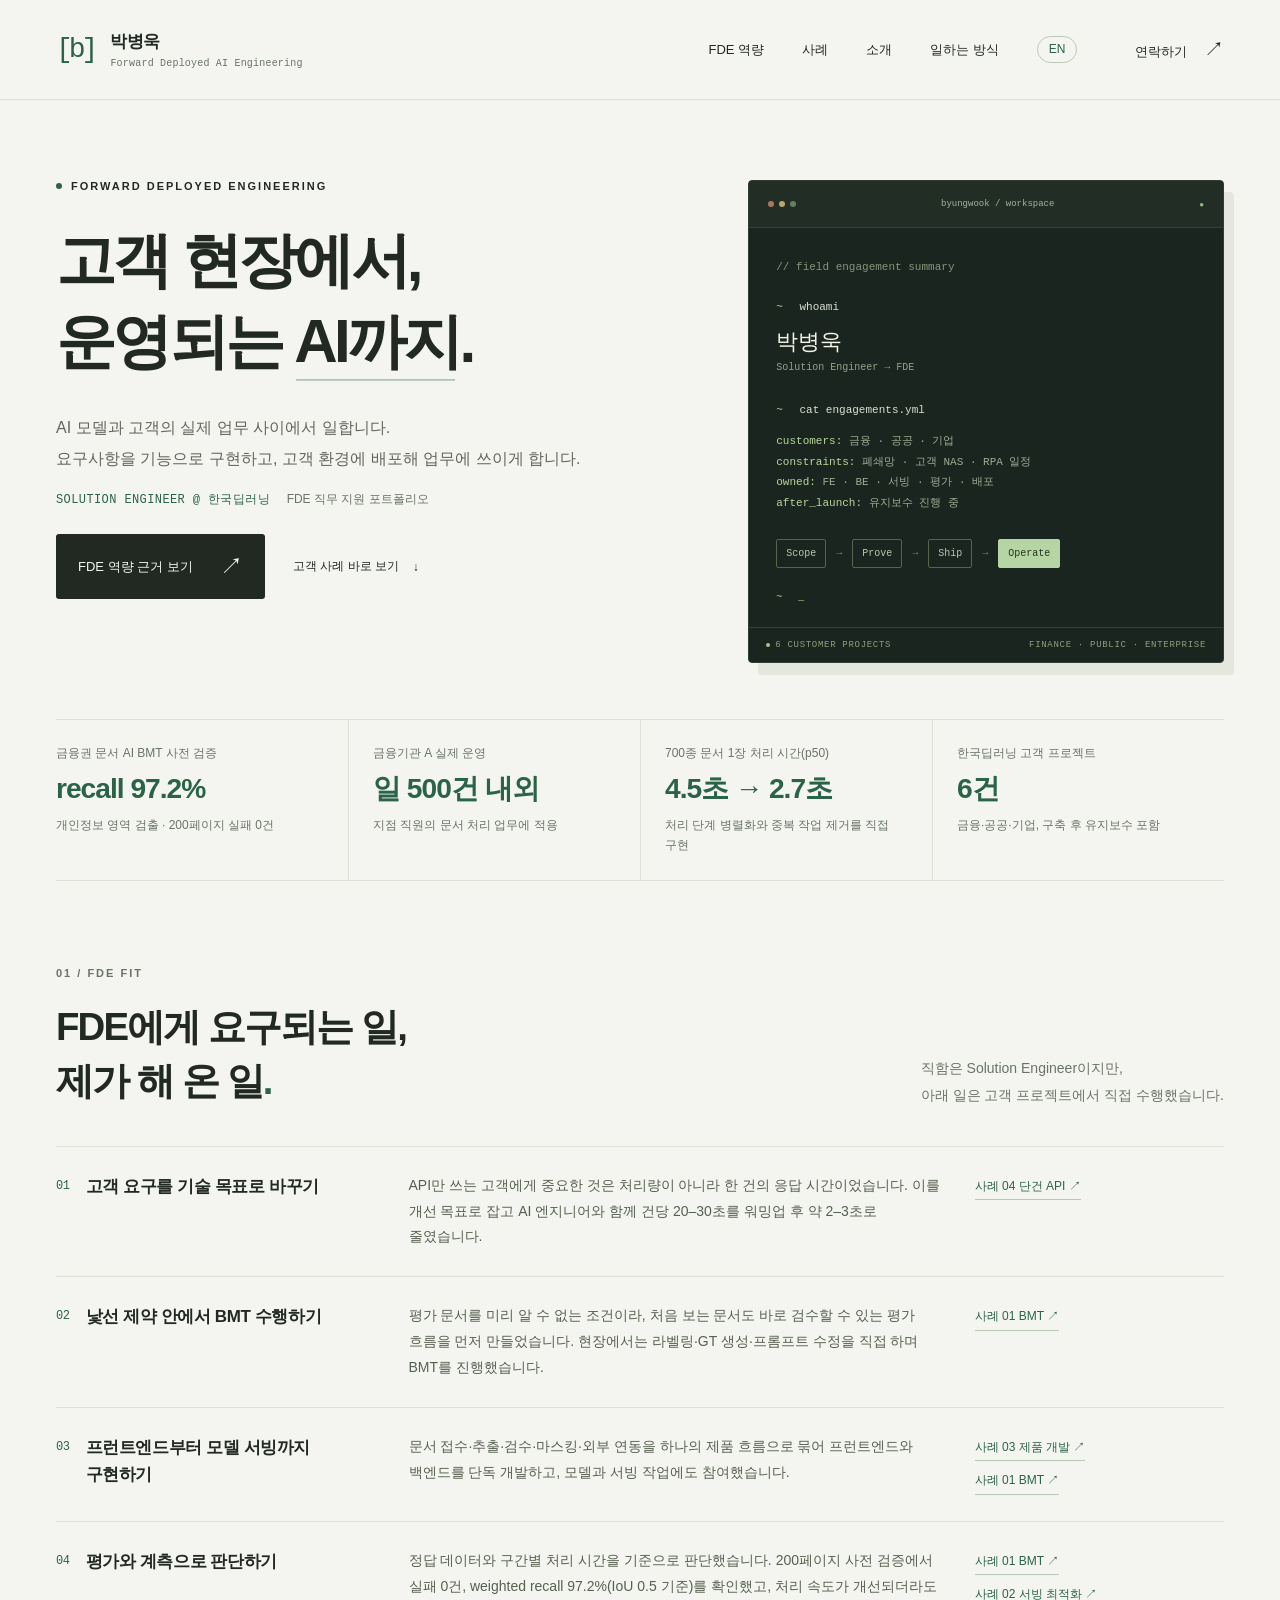
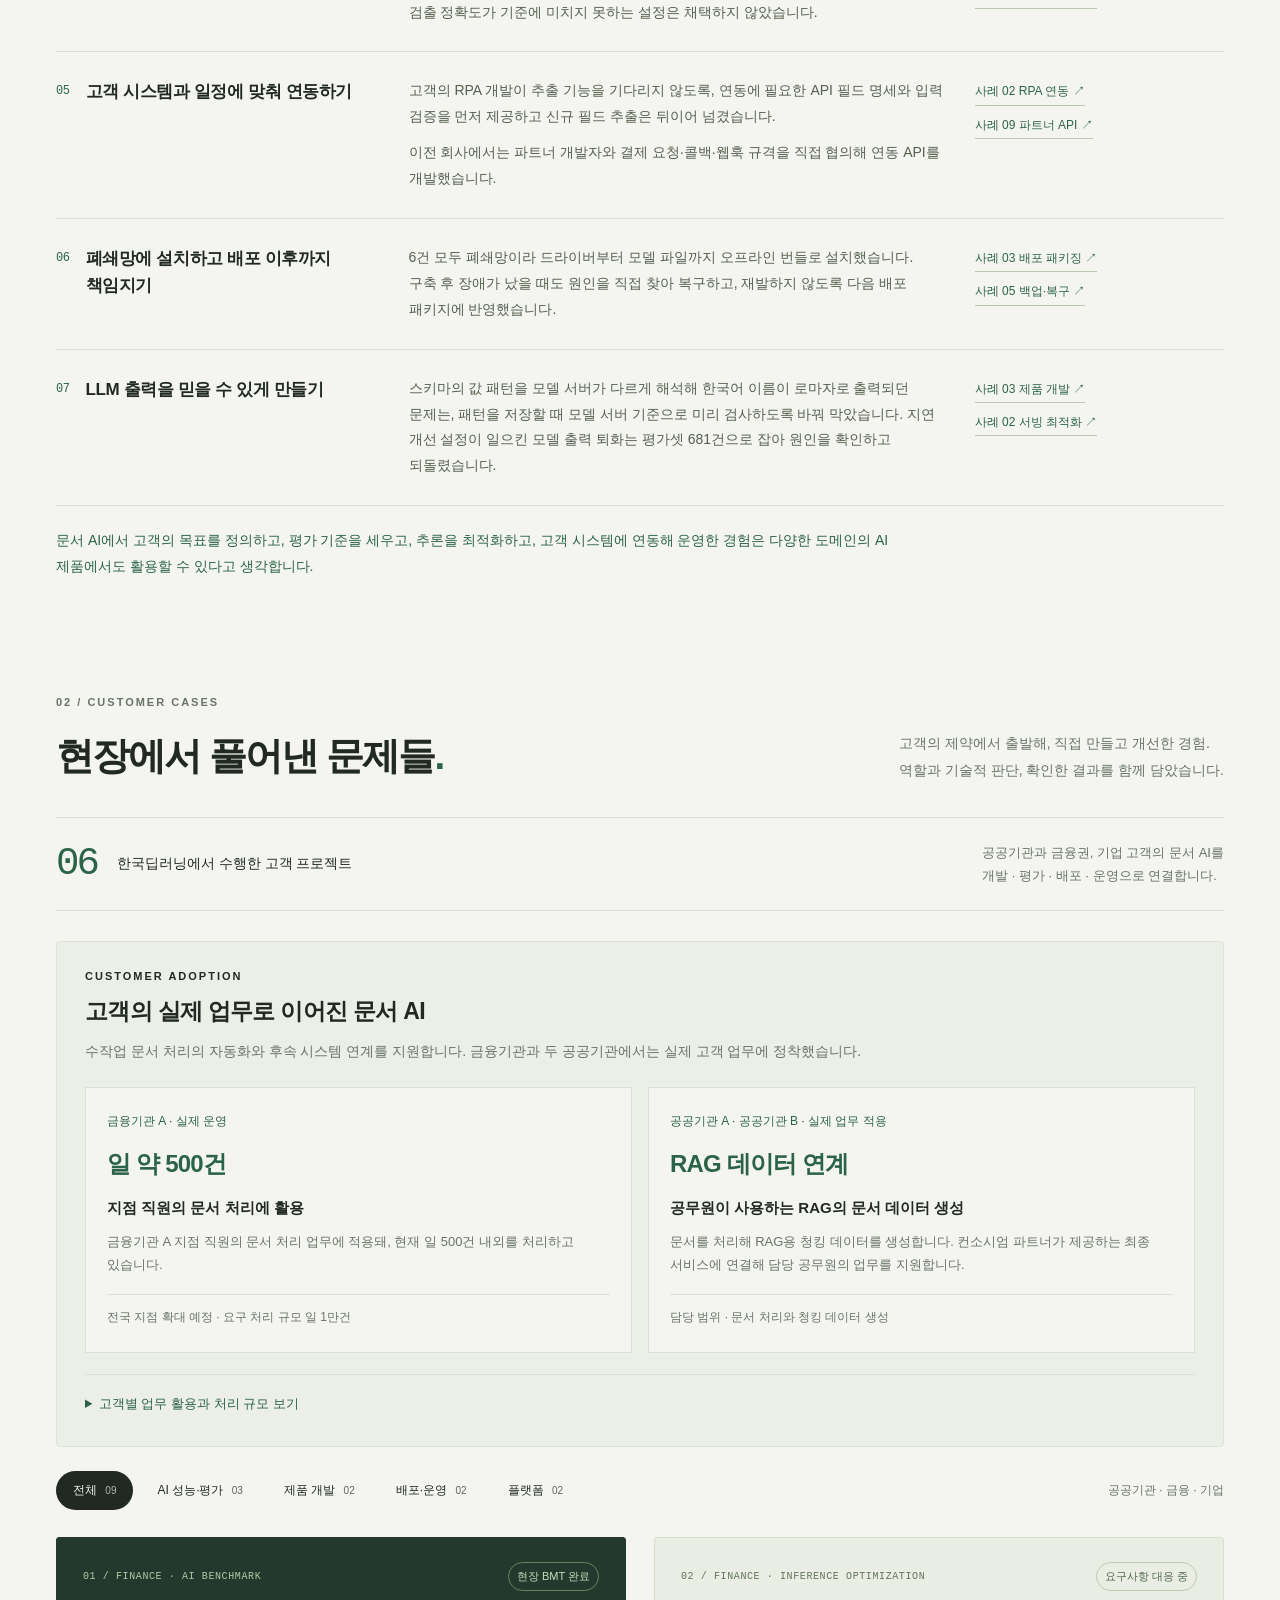
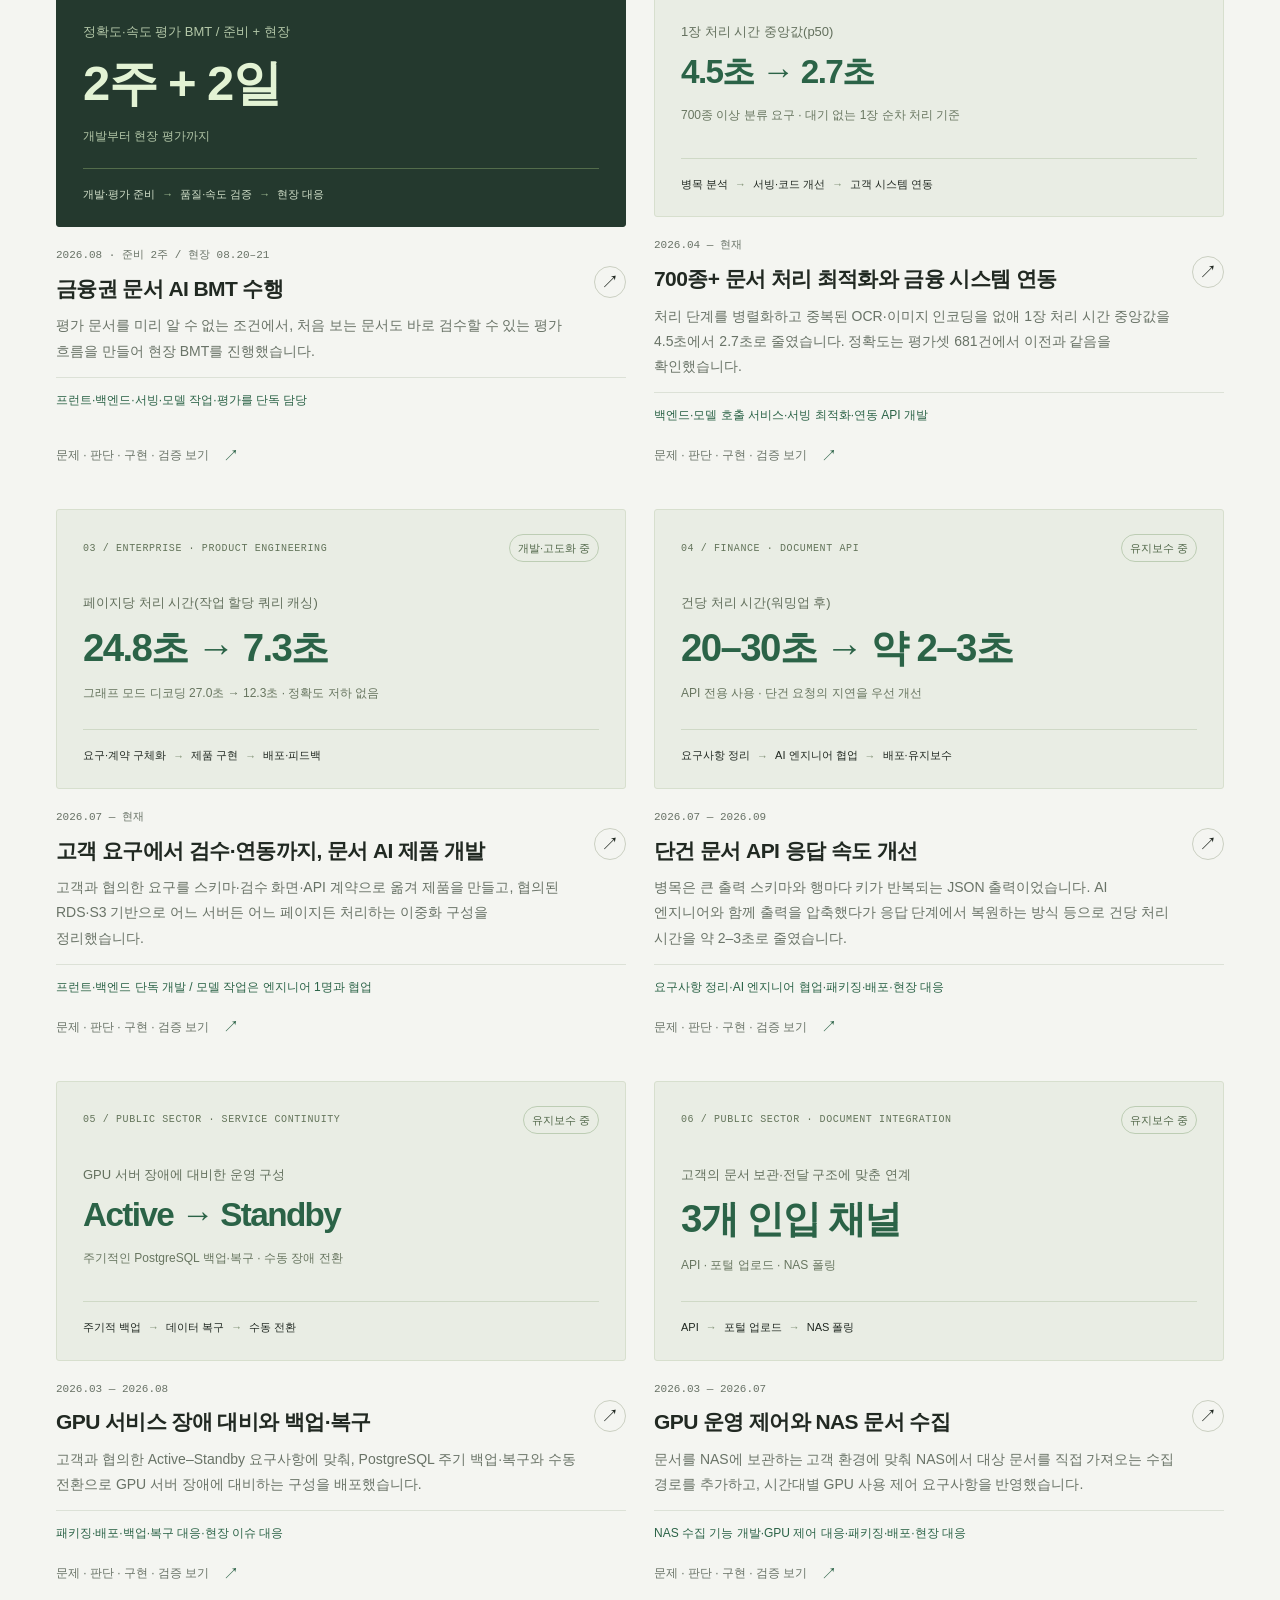
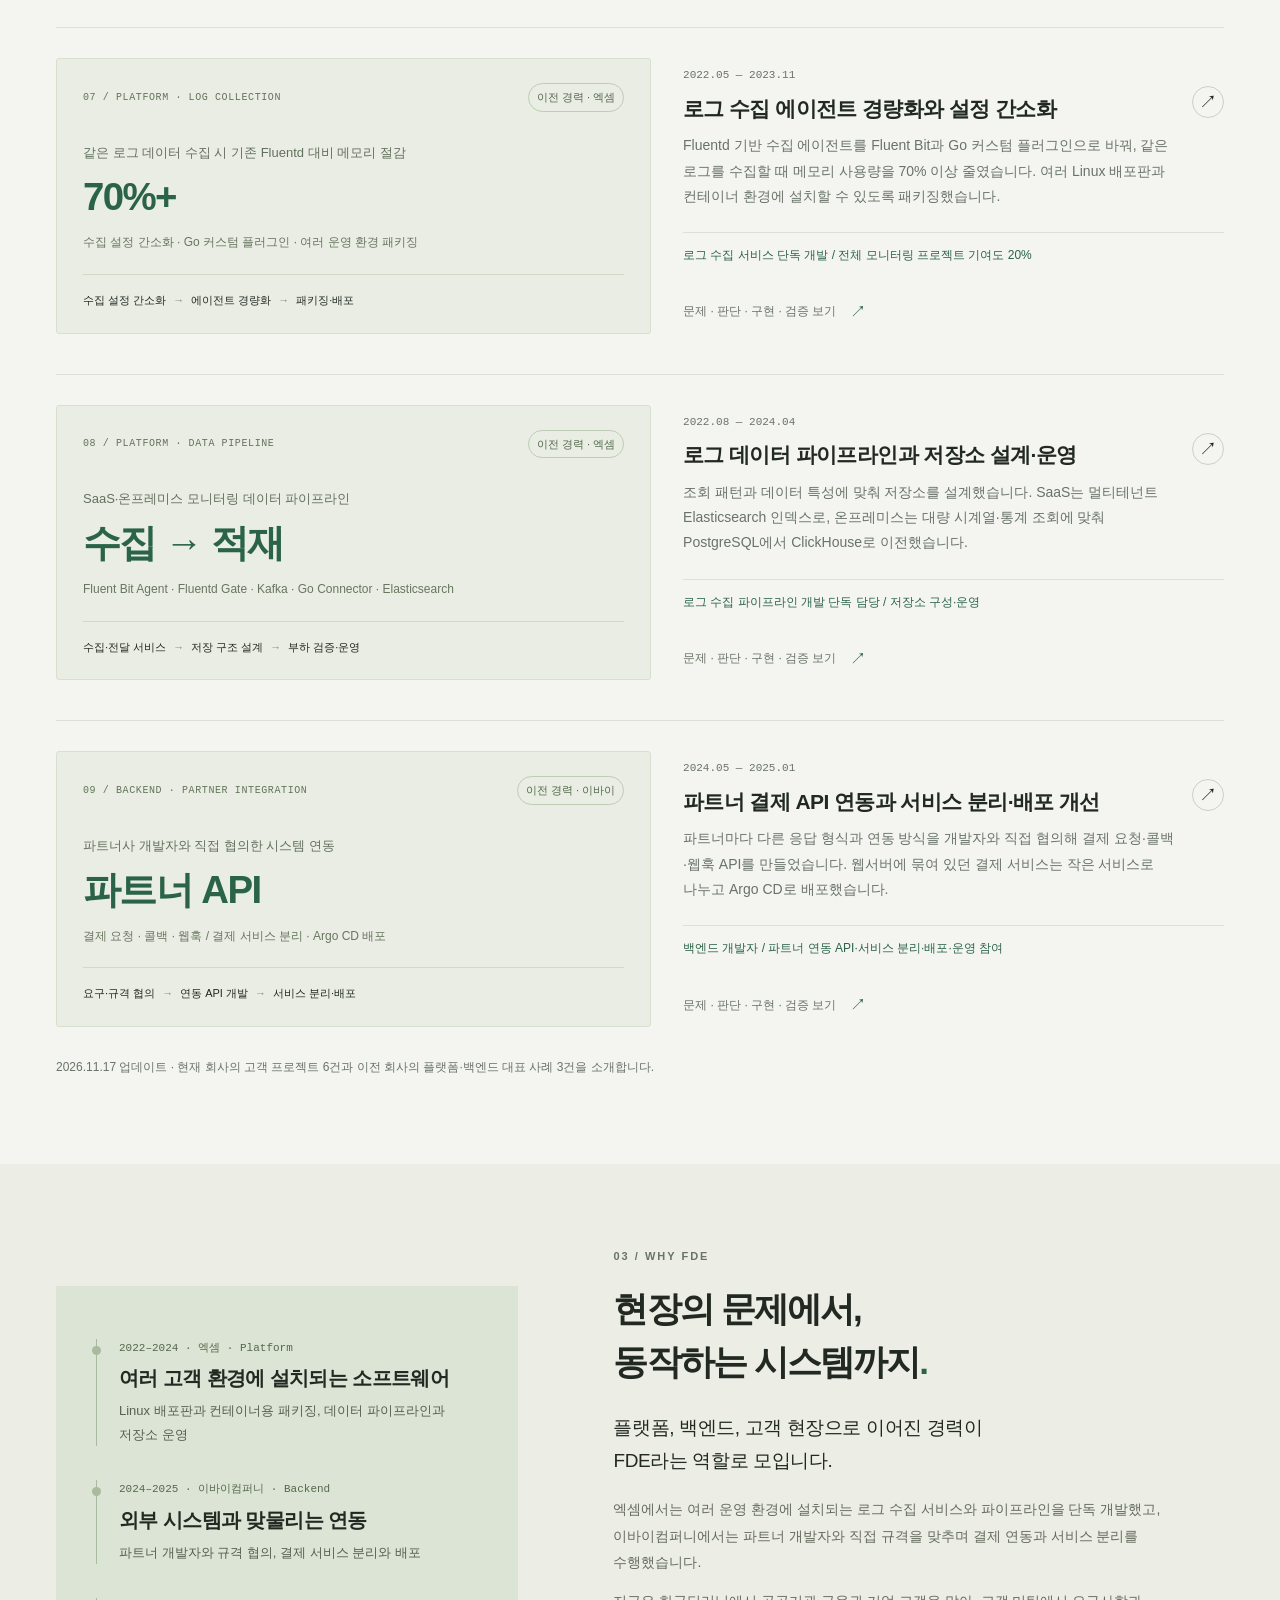
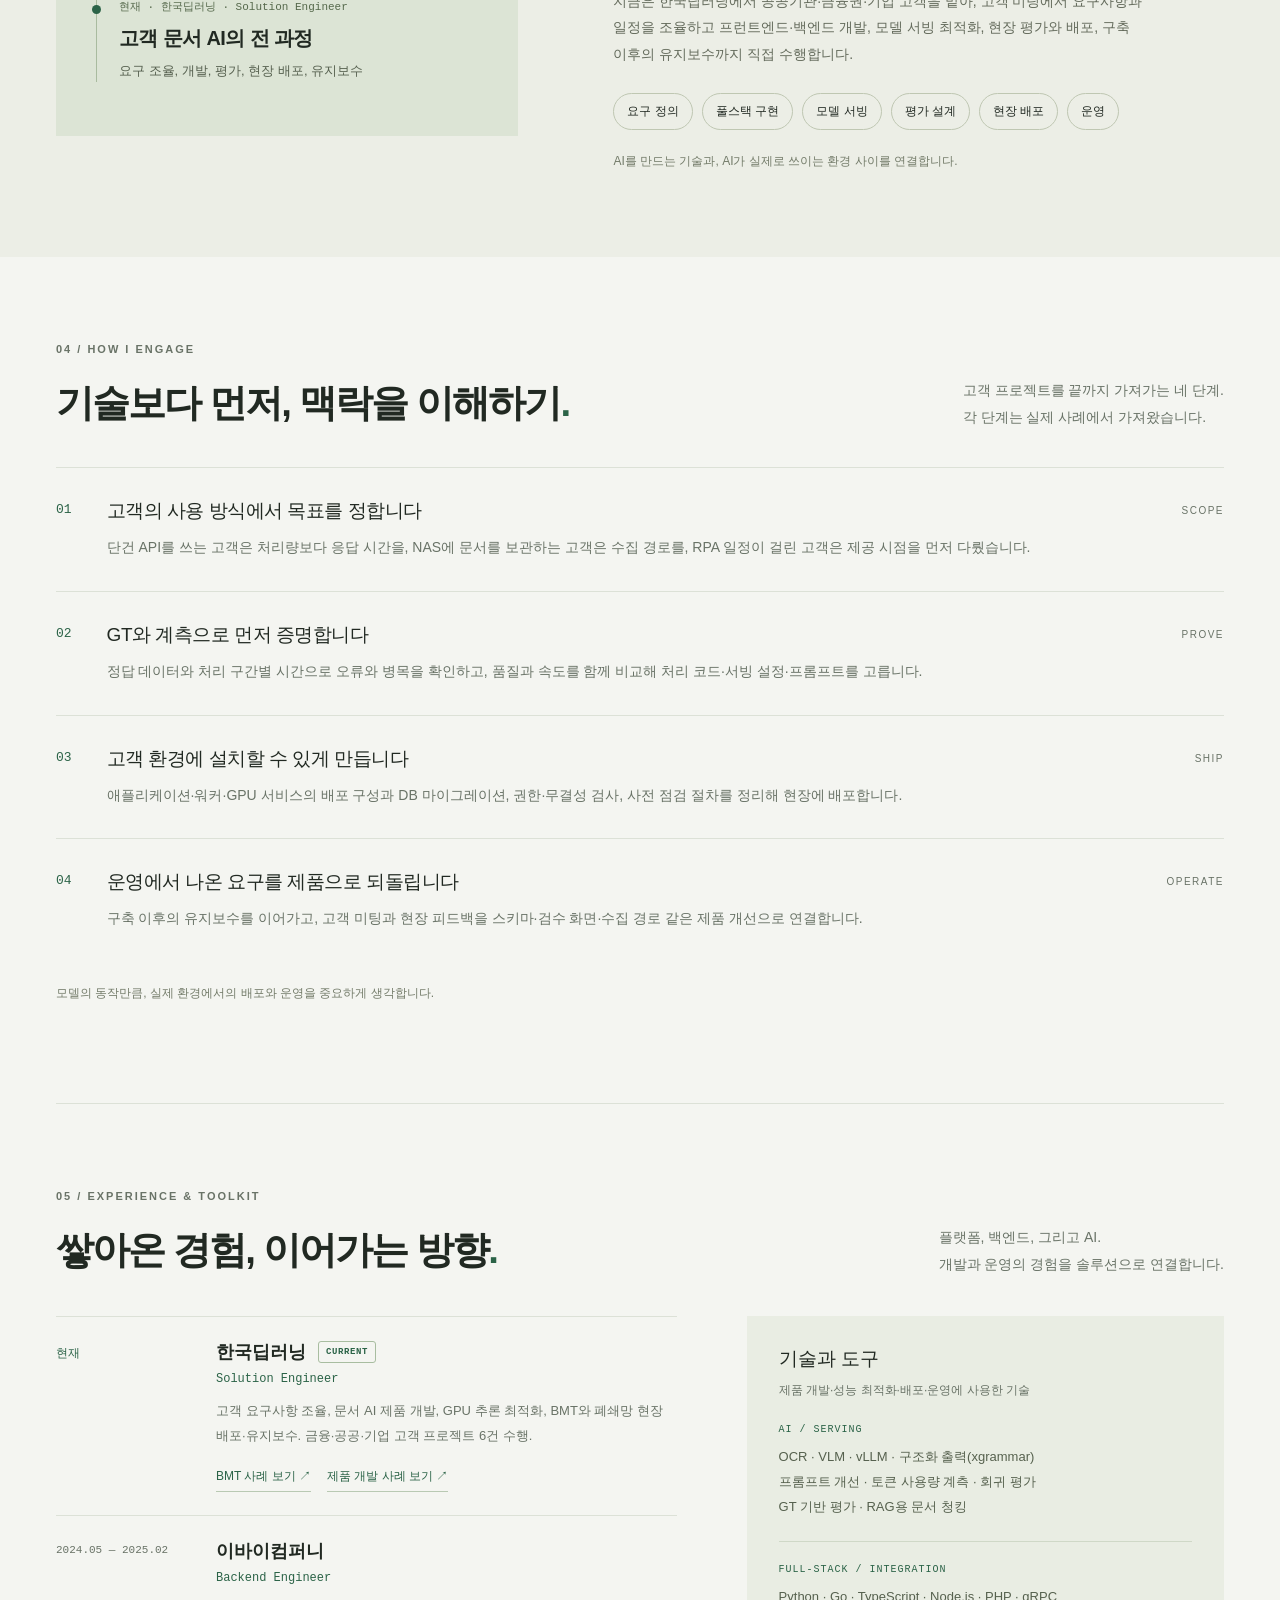
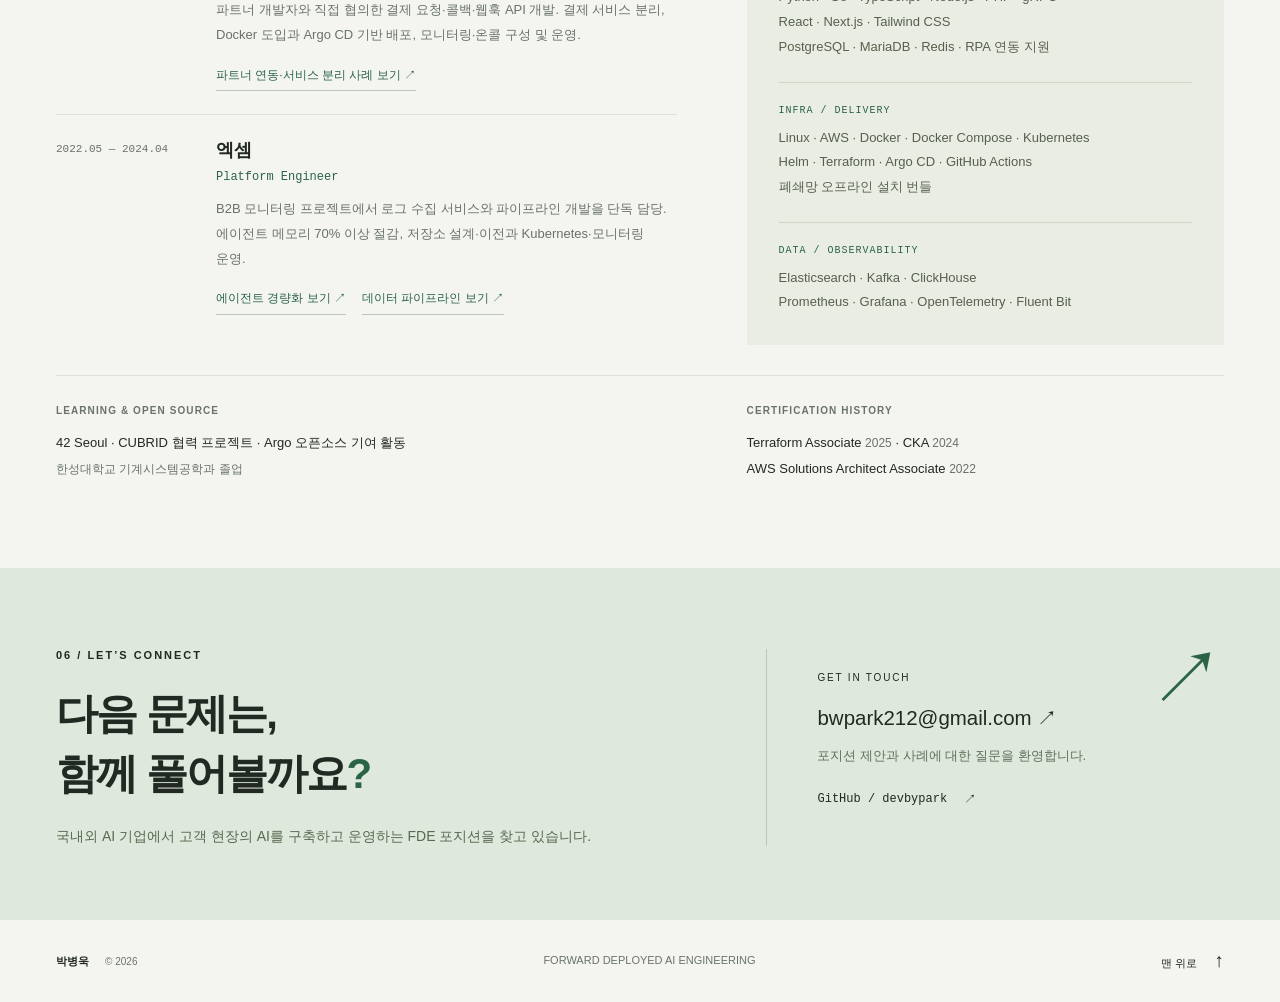
==== commit 016f7d16: "Sync portfolio with resume: BMT recall, case 03 speedups, prior-role fixes Co-Authored-By: Claude Op" ====
--- a/index.html
+++ b/index.html
@@ -8,10 +8,10 @@
   <meta property="og:title" content="박병욱 — FDE 포트폴리오 · Solution Engineer">
   <meta property="og:description" content="금융권 문서 AI BMT 수행, 금융기관 일 500건 내외 실제 운영. 고객 현장에서 운영되는 AI까지 맡아 온 기록.">
   <meta property="og:type" content="website">
-  <meta property="og:url" content="https://devbypark.dev/">
-  <meta property="og:image" content="https://devbypark.dev/cover.png">
-  <link rel="alternate" hreflang="ko" href="https://devbypark.dev/">
-  <link rel="alternate" hreflang="en" href="https://devbypark.dev/en.html">
+  <meta property="og:url" content="https://devbypark.github.io/">
+  <meta property="og:image" content="https://devbypark.github.io/cover.png">
+  <link rel="alternate" hreflang="ko" href="https://devbypark.github.io/">
+  <link rel="alternate" hreflang="en" href="https://devbypark.github.io/en.html">
   <title>박병욱 — FDE 포트폴리오 · Solution Engineer</title>
   <link rel="icon" href="favicon.svg" type="image/svg+xml">
   <link rel="stylesheet" href="styles.css">
@@ -43,7 +43,7 @@
         <div class="terminal-footer"><span><i></i> 6 CUSTOMER PROJECTS</span><span>FINANCE · PUBLIC · ENTERPRISE</span></div>
       </div>
       <dl class="hero-proof" aria-label="주요 성과">
-        <div><dt>금융권 문서 AI BMT 수행</dt><dd>준비 2주 · 현장 2일</dd><dd class="hero-proof-note">구현부터 평가, 현장 대응까지 단독 담당</dd></div>
+        <div><dt>금융권 문서 AI BMT 사전 검증</dt><dd>recall 97.2%</dd><dd class="hero-proof-note">개인정보 영역 검출 · 200페이지 실패 0건</dd></div>
         <div><dt>금융기관 A 실제 운영</dt><dd>일 500건 내외</dd><dd class="hero-proof-note">지점 직원의 문서 처리 업무에 적용</dd></div>
         <div><dt>700종 문서 1장 처리 시간(p50)</dt><dd>4.5초 → 2.7초</dd><dd class="hero-proof-note">처리 단계 병렬화와 중복 작업 제거를 직접 구현</dd></div>
         <div><dt>한국딥러닝 고객 프로젝트</dt><dd>6건</dd><dd class="hero-proof-note">금융·공공·기업, 구축 후 유지보수 포함</dd></div>
@@ -138,9 +138,9 @@
           <button class="project-open" type="button" data-project="enterprise_document_ai" aria-label="고객 요구에서 검수·연동까지, 문서 AI 제품 개발 상세 보기">
             <span class="case-panel">
               <span class="case-panel-top"><span class="case-sector">03 / ENTERPRISE · PRODUCT ENGINEERING</span><span class="case-status">개발·고도화 중</span></span>
-              <span class="case-metric-label">프런트엔드·백엔드 단독 개발</span>
-              <span class="case-metric">FE + BE</span>
-              <span class="case-caption">모델·서빙 참여 · 고객 미팅과 요구사항·일정 조율</span>
+              <span class="case-metric-label">페이지당 처리 시간(작업 할당 쿼리 캐싱)</span>
+              <span class="case-metric">24.8초 → 7.3초</span>
+              <span class="case-caption">그래프 모드 디코딩 27.0초 → 12.3초 · 정확도 저하 없음</span>
               <span class="case-flow"><span>요구·계약 구체화</span><i aria-hidden="true">→</i><span>제품 구현</span><i aria-hidden="true">→</i><span>배포·피드백</span></span>
             </span>
             <span class="project-meta"><span><span class="case-period">2026.07 — 현재</span><span class="project-title">고객 요구에서 검수·연동까지, 문서 AI 제품 개발</span><span class="project-description">고객과 협의한 요구를 스키마·검수 화면·API 계약으로 옮겨 제품을 만들고, 협의된 RDS·S3 기반으로 어느 서버든 어느 페이지든 처리하는 이중화 구성을 정리했습니다.</span></span><span class="round-arrow" aria-hidden="true">↗</span></span>
@@ -233,7 +233,7 @@
           </button>
         </article>
       </div>
-      <p class="project-update-note">2026.11.11 업데이트 · 현재 회사의 고객 프로젝트 6건과 이전 회사의 플랫폼·백엔드 대표 사례 3건을 소개합니다.</p>
+      <p class="project-update-note">2026.11.17 업데이트 · 현재 회사의 고객 프로젝트 6건과 이전 회사의 플랫폼·백엔드 대표 사례 3건을 소개합니다.</p>
     </section>
 
     <section class="about-section section" id="about" aria-labelledby="about-title"><div class="wrap about-grid">
